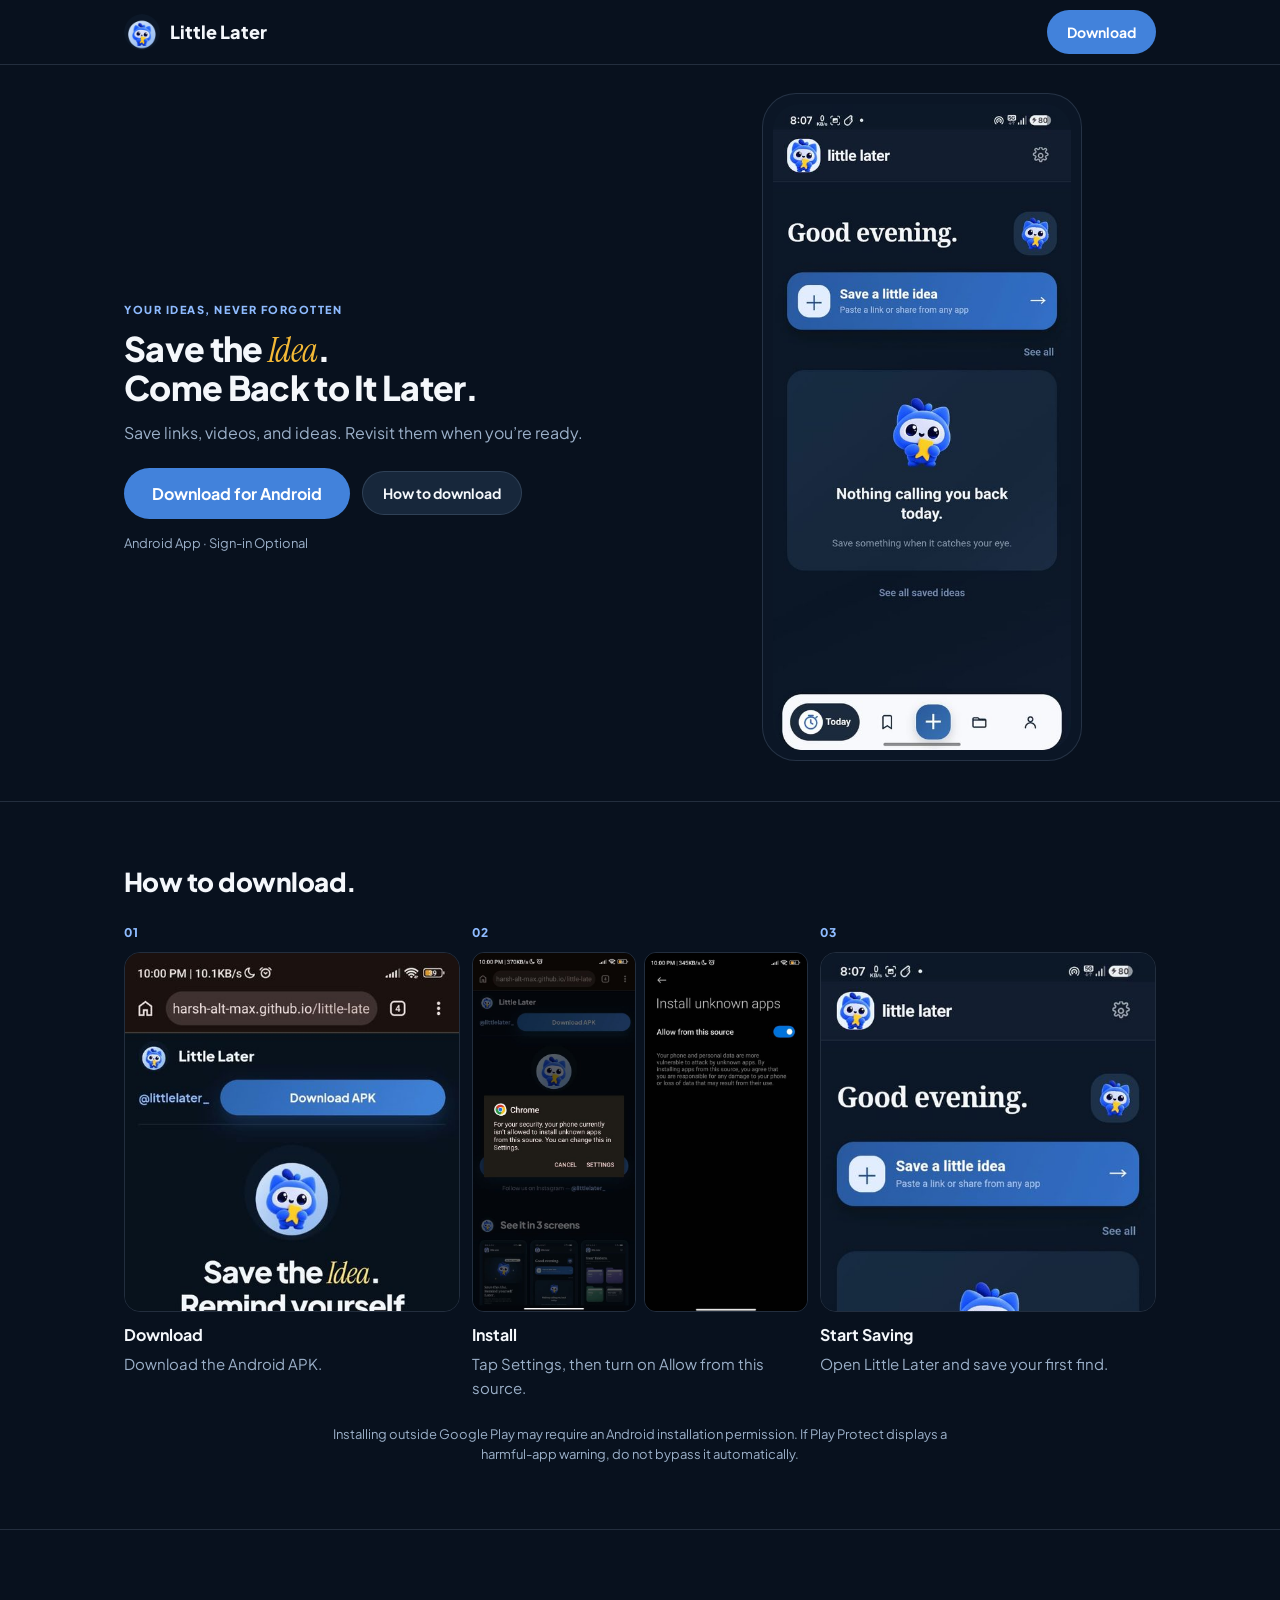
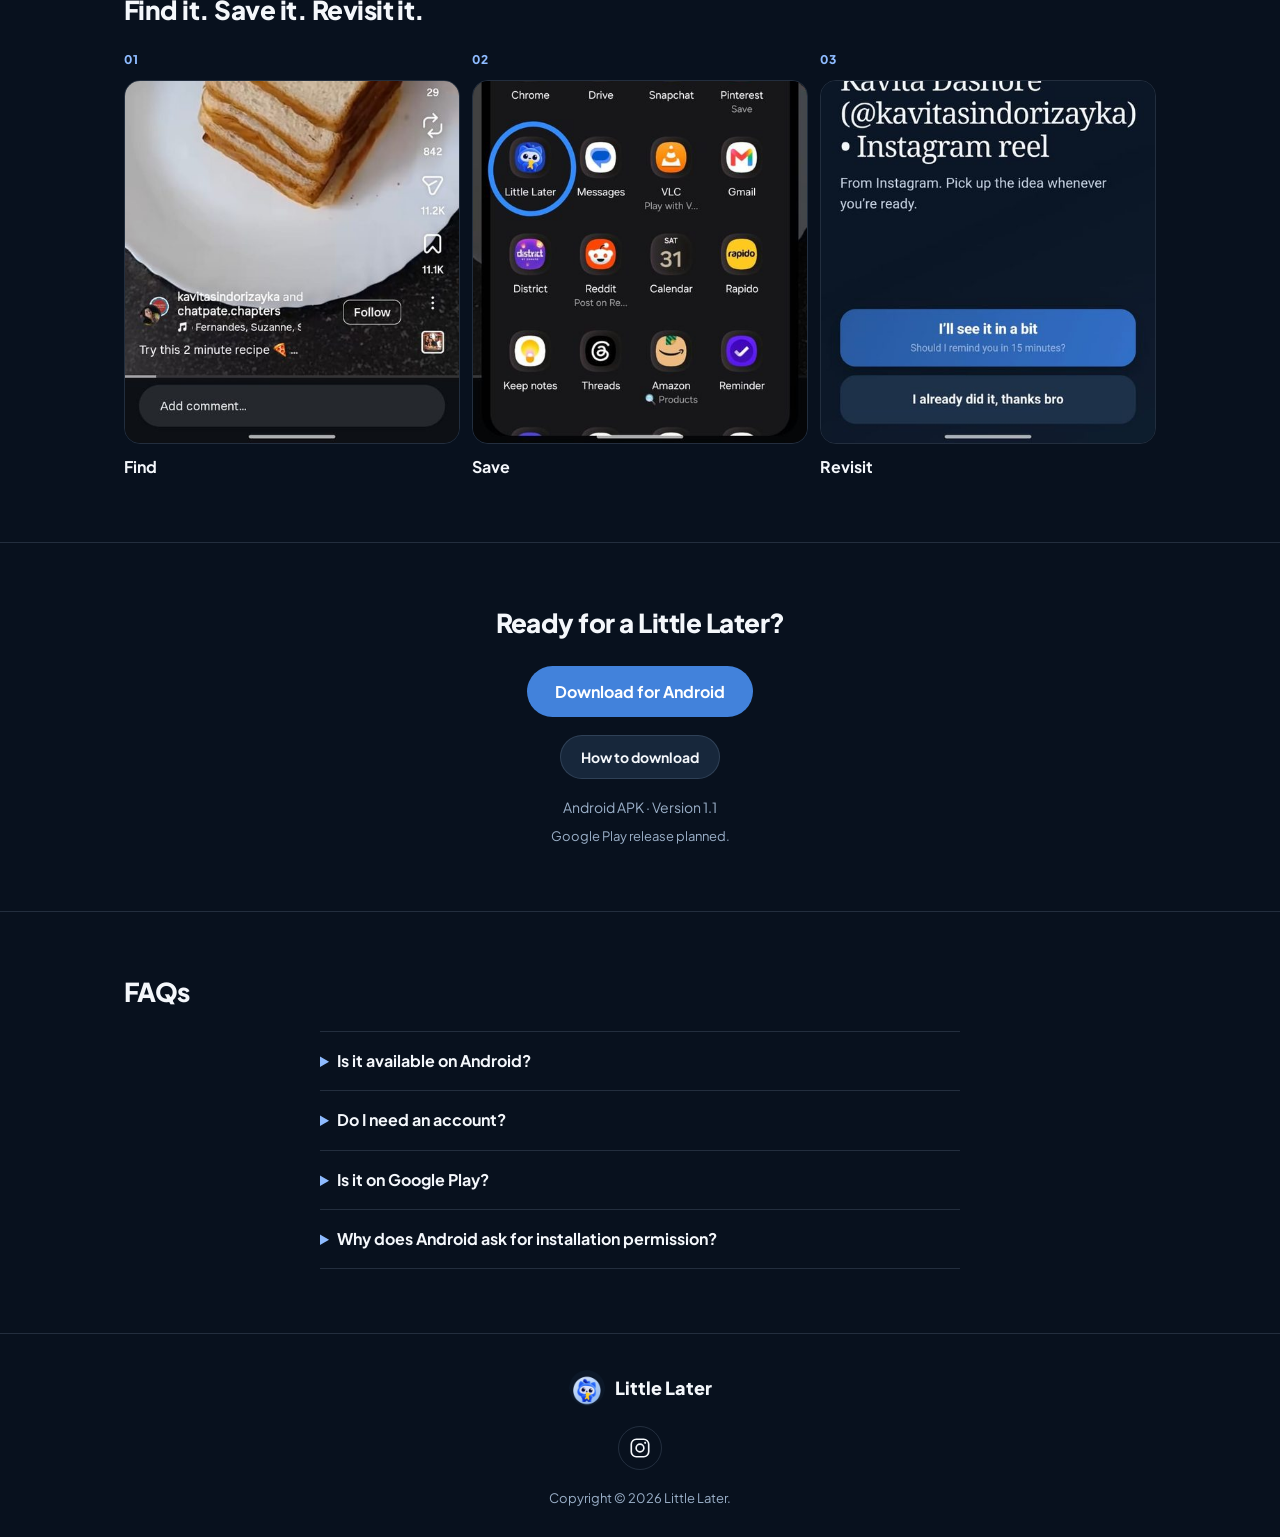
==== index.html @ d2883276 "Replace APK v1.0.0 with v1.1" ====
<!doctype html>
<html lang="en">
<head>
<meta charset="utf-8">
<meta name="viewport" content="width=device-width,initial-scale=1">
<title>Little Later — Save Ideas, Organize Links &amp; Remember Them Later</title>
<meta name="description" content="Save Reels, videos, links, and ideas with Little Later. Organize your finds into folders and set reminders to revisit them. Available for Android.">
<meta property="og:title" content="Little Later — Save Ideas, Organize Links &amp; Remember Them Later">
<meta property="og:description" content="Save Reels, videos, links, and ideas with Little Later. Organize your finds into folders and set reminders to revisit them. Available for Android.">
<meta property="og:type" content="website">
<meta property="og:url" content="https://harsh-alt-max.github.io/little-later/">
<meta property="og:image" content="https://harsh-alt-max.github.io/little-later/images/mascot.png">
<meta name="theme-color" content="#08111E">
<link rel="preconnect" href="https://fonts.googleapis.com">
<link rel="preconnect" href="https://fonts.gstatic.com" crossorigin>
<link href="https://fonts.googleapis.com/css2?family=Plus+Jakarta+Sans:wght@400;600;700;800&family=Instrument+Serif:ital@0;1&display=swap" rel="stylesheet">
<style>
/* Mobile-first: base styles are for a ~390px phone. Wider screens only widen the layout. */
:root{
--bg:#08111E;--phone:#0B1626;--elevated:#17273B;
--ink:#F4F7FB;--ink2:#9BB0C9;--blue:#4282DB;--deep:#2E64B0;--glow:#8EBBFF;--amber:#F4B936;
--border:rgba(172,196,228,.16);
--sans:"Plus Jakarta Sans",-apple-system,BlinkMacSystemFont,Inter,system-ui,sans-serif;
--serif:"Instrument Serif",Georgia,serif;
}
*{box-sizing:border-box}
html{scroll-behavior:smooth}
body{margin:0;font-family:var(--sans);background:var(--bg);color:var(--ink);line-height:1.55;overflow-x:hidden}
img{max-width:100%;height:auto}
figure{margin:0}
a{color:var(--glow);text-decoration:none}
a:hover{text-decoration:underline}
:focus-visible{outline:2px solid var(--glow);outline-offset:3px;border-radius:4px}
.skip{position:absolute;left:-9999px;top:0;background:var(--blue);color:#fff;padding:10px 16px;z-index:50}
.skip:focus{left:12px;top:12px;text-decoration:none}
.wrap{max-width:720px;margin:0 auto;padding:0 20px}
/* Compact header: logo + Download only, so the download action is always one tap away. */
header{position:sticky;top:0;z-index:20;background:var(--bg);border-bottom:1px solid var(--border)}
.header-inner{max-width:720px;margin:0 auto;padding:10px 20px;display:flex;align-items:center;justify-content:space-between;gap:12px}
.brand{display:flex;align-items:center;gap:10px;font-weight:800;font-size:18px;color:var(--ink);text-decoration:none}
.brand:hover{text-decoration:none}
.brand img{width:36px;height:36px;border-radius:50%}
.btn{display:inline-flex;align-items:center;justify-content:center;border:0;cursor:pointer;border-radius:999px;padding:15px 28px;min-height:48px;font:700 16px var(--sans);text-align:center;text-decoration:none}
.btn:hover{text-decoration:none}
.btn-primary{background:var(--blue);color:#fff}
.btn-primary:hover{background:var(--deep)}
.btn-header{padding:11px 20px;min-height:44px;font-size:14px;position:relative;overflow:hidden;isolation:isolate}
.btn-header::after{content:"";position:absolute;top:0;bottom:0;width:40%;background:linear-gradient(105deg,transparent,rgba(255,255,255,.45),transparent);transform:translateX(-180%) skewX(-20deg);animation:navshine 3s ease-in-out infinite;pointer-events:none}
@keyframes navshine{0%{transform:translateX(-180%) skewX(-20deg)}25%{transform:translateX(320%) skewX(-20deg)}100%{transform:translateX(320%) skewX(-20deg)}}
main{display:block}
section{padding:44px 0;scroll-margin-top:72px}
section + section{border-top:1px solid var(--border)}
.eyebrow{font-size:11px;letter-spacing:.14em;text-transform:uppercase;font-weight:800;color:var(--glow);margin:0 0 12px}
h1{font-size:34px;line-height:1.1;letter-spacing:-.02em;margin:0 0 14px;font-weight:800}
h1 em{font-family:var(--serif);font-style:italic;font-weight:400;color:var(--amber)}
h2{font-size:26px;line-height:1.2;letter-spacing:-.02em;margin:0 0 24px;font-weight:800}
h3{font-size:16px;line-height:1.35;margin:0;font-weight:700}
.hero{padding:28px 0 40px;text-align:center}
.hero .eyebrow{text-align:center}
.hero-sub{font-size:16px;line-height:1.6;color:var(--ink2);margin:0}
.hero-cta{margin-top:22px;display:flex;gap:12px;flex-wrap:wrap;align-items:center;justify-content:center}
.hero-cta .btn{width:100%;max-width:340px}
.hero-cta .capsule{width:100%;max-width:340px}
.hero-note{color:var(--ink2);font-size:13px;margin:14px 0 0}
.phone{background:var(--phone);border:1px solid var(--border);border-radius:34px;padding:10px;max-width:280px;margin:28px auto 0;animation:floaty 6s ease-in-out infinite}
.phone img{width:100%;height:400px;object-fit:cover;object-position:top;border-radius:26px;display:block}
/* Swipe strips: a peek of the next card signals swiping, with no extra UI chrome. */
.strip{display:flex;gap:12px;overflow-x:auto;scroll-snap-type:x mandatory;-webkit-overflow-scrolling:touch;padding:2px 20px 14px;margin:0 -20px;scrollbar-width:none}
.strip::-webkit-scrollbar{display:none}
.strip > *{flex:0 0 78%;max-width:300px;scroll-snap-align:start}
.feature img{width:100%;height:260px;object-fit:cover;object-position:top;border-radius:16px;border:1px solid var(--border);display:block;margin-bottom:12px}
.feature-link{color:var(--ink);text-decoration:none}
.feature-link:hover{text-decoration:none}
.feature h3{text-align:left}
.how-step .step-num,.install-step .step-num{font-size:12px;letter-spacing:.1em;font-weight:800;color:var(--glow);margin:0 0 10px}
.how-step img{width:100%;aspect-ratio:480/520;object-fit:cover;object-position:bottom;border-radius:16px;border:1px solid var(--border);display:block;margin-bottom:12px}
.how-step h3{font-size:16px}
.install-step img{width:100%;height:300px;object-fit:cover;object-position:top;border-radius:16px;border:1px solid var(--border);display:block;margin-bottom:12px}
.install-shots{display:grid;grid-template-columns:1fr 1fr;gap:8px;margin-bottom:12px}
.install-shots img{width:100%;height:200px;object-fit:cover;border-radius:12px;border:1px solid var(--border);display:block;margin-bottom:0}
.install-shots img:first-child{object-position:center}
.install-shots img:last-child{object-position:top}
.install-step p{color:var(--ink2);font-size:15px;line-height:1.6;margin:6px 0 0}
.safety{color:var(--ink2);font-size:13px;line-height:1.6;max-width:640px;margin:24px auto 0;text-align:center}
.capsule{display:inline-flex;align-items:center;justify-content:center;border:1px solid var(--border);background:var(--elevated);color:var(--ink);padding:12px 20px;min-height:44px;border-radius:999px;font:700 14px var(--sans);text-decoration:none}
.capsule:hover{border-color:var(--glow);text-decoration:none}
.download{text-align:center}
.download .btn{width:100%;max-width:340px;margin-top:4px}
.download-info{color:var(--ink2);font-size:14px;margin:18px 0 0}
.download-note{color:var(--ink2);font-size:13px;margin:8px 0 0}
.faq-list{max-width:640px;margin:0 auto}
.faq-list details{border-top:1px solid var(--border);padding:18px 0}
.faq-list details:last-of-type{border-bottom:1px solid var(--border)}
.faq-list summary{cursor:pointer;font-weight:700;font-size:16px;line-height:1.4}
.faq-list summary::marker{color:var(--glow)}
.faq-list p{color:var(--ink2);font-size:15px;line-height:1.6;margin:10px 0 0}
footer{border-top:1px solid var(--border);padding:36px 0 28px;text-align:center}
footer .brand{justify-content:center}
.insta{display:inline-flex;align-items:center;justify-content:center;width:44px;height:44px;border:1px solid var(--border);border-radius:50%;margin-top:20px;color:var(--ink)}
.insta:hover{border-color:var(--glow);text-decoration:none}
.insta svg{width:22px;height:22px}
.copyright{color:var(--ink2);font-size:13px;margin:18px 0 0}
@keyframes floaty{0%,100%{transform:translateY(0)}50%{transform:translateY(-8px)}}
@media(prefers-reduced-motion:reduce){.btn-header::after,.phone{animation:none}}
/* Desktop is secondary: same short sections, just wider. Nothing is added for desktop. */
@media(min-width:720px){
.wrap,.header-inner{max-width:1080px}
.header-inner{padding-left:24px;padding-right:24px}
.wrap{padding-left:24px;padding-right:24px}
section{padding:64px 0}
.hero{text-align:left}
.hero-grid{display:grid;grid-template-columns:1.05fr .95fr;gap:48px;align-items:center}
.hero-grid .eyebrow{text-align:left}
.hero-cta{justify-content:flex-start}
.hero-cta .btn{width:auto}
.hero-cta .capsule{width:auto}
.hero-note{text-align:left}
.phone{max-width:320px;margin:0 auto}
.phone img{height:auto}
.strip{overflow:visible;padding:2px 0 0;margin:0}
.strip > *{flex:1 1 0;max-width:none}
.feature img{height:300px}
.install-step img{height:360px}
.download .btn{width:auto}
}
</style>
</head>
<body>
<a class="skip" href="#main">Skip to content</a>
<header>
<div class="header-inner">
<a class="brand" href="#top"><img src="images/mascot.png" alt="Little Later mascot" width="36" height="36"><span>Little Later</span></a>
<a class="btn btn-primary btn-header" href="https://github.com/Harsh-alt-max/little-later/releases/download/v1.1/Little-Later-release-1.1.apk">Download</a>
</div>
</header>
<main id="main">
<section class="hero" id="top" aria-labelledby="hero-heading">
<div class="wrap">
<div class="hero-grid">
<div>
<p class="eyebrow">Your ideas, never forgotten</p>
<h1 id="hero-heading">Save the <em>Idea</em>.<br>Come Back to It Later.</h1>
<p class="hero-sub">Save links, videos, and ideas. Revisit them when you&rsquo;re ready.</p>
<div class="hero-cta"><a class="btn btn-primary" href="https://github.com/Harsh-alt-max/little-later/releases/download/v1.1/Little-Later-release-1.1.apk">Download for Android</a><a class="capsule" href="#install">How to download</a></div>
<p class="hero-note">Android App &middot; Sign-in Optional</p>
</div>
<div class="phone"><img src="images/home.jpg" alt="Little Later home screen showing saved ideas and folders" width="480" height="1040"></div>
</div>
</div>
</section>


<section id="install" aria-labelledby="install-heading">
<div class="wrap">
<h2 id="install-heading">How to download.</h2>
<div class="strip" role="list">
<div class="install-step" role="listitem"><p class="step-num">01</p><img src="images/download-site.jpg" alt="Little Later website with the Download button" width="480" height="1067" loading="lazy" decoding="async"><h3>Download</h3><p>Download the Android APK.</p></div>
<div class="install-step" role="listitem"><p class="step-num">02</p><div class="install-shots"><img src="images/download-settings.jpg" alt="Chrome message asking to change the setting to install unknown apps" width="480" height="1067" loading="lazy" decoding="async"><img src="images/download-allow.jpg" alt="Android setting to allow installation from this source, turned on" width="480" height="1067" loading="lazy" decoding="async"></div><h3>Install</h3><p>Tap Settings, then turn on Allow from this source.</p></div>
<div class="install-step" role="listitem"><p class="step-num">03</p><img src="images/home.jpg" alt="Little Later home screen" width="480" height="1040" loading="lazy" decoding="async"><h3>Start Saving</h3><p>Open Little Later and save your first find.</p></div>
</div>
<p class="safety">Installing outside Google Play may require an Android installation permission. If Play Protect displays a harmful-app warning, do not bypass it automatically.</p>
</div>
</section>

<section id="how-it-works" aria-labelledby="how-heading">
<div class="wrap">
<h2 id="how-heading">Find it. Save it. Revisit it.</h2>
<div class="strip" role="list">
<div class="how-step" role="listitem"><p class="step-num">01</p><img src="images/reel.jpg" alt="A Reel worth saving, with the share button" width="480" height="1040" loading="lazy" decoding="async"><h3>Find</h3></div>
<div class="how-step" role="listitem"><p class="step-num">02</p><img src="images/apps-circled.jpg" alt="Little Later circled in the phone app drawer" width="480" height="1041" loading="lazy" decoding="async"><h3>Save</h3></div>
<div class="how-step" role="listitem"><p class="step-num">03</p><img src="images/reminder.jpg" alt="A Little Later reminder with revisit options" width="480" height="1040" loading="lazy" decoding="async"><h3>Revisit</h3></div>
</div>
</div>
</section>

<section id="download" aria-labelledby="download-heading">
<div class="wrap download">
<h2 id="download-heading">Ready for a Little Later?</h2>
<a class="btn btn-primary" href="https://github.com/Harsh-alt-max/little-later/releases/download/v1.1/Little-Later-release-1.1.apk">Download for Android</a>
<p style="margin:18px 0 0"><a class="capsule" href="#install">How to download</a></p>
<p class="download-info">Android APK &middot; Version 1.1</p>
<p class="download-note">Google Play release planned.</p>
</div>
</section>


<section id="faq" aria-labelledby="faq-heading">
<div class="wrap">
<h2 id="faq-heading">FAQs</h2>
<div class="faq-list">
<details><summary>Is it available on Android?</summary><p>Yes, as an Android APK download.</p></details>
<details><summary>Do I need an account?</summary><p>No, sign-in is optional.</p></details>
<details><summary>Is it on Google Play?</summary><p>Not yet, a Google Play release is planned.</p></details>
<details><summary>Why does Android ask for installation permission?</summary><p>Android may require permission to install apps downloaded outside Google Play.</p></details>
</div>
</div>
</section>
</main>

<footer>
<div class="wrap">
<a class="brand" href="#top"><img src="images/mascot.png" alt="Little Later mascot" width="36" height="36"><span>Little Later</span></a>
<div>
<a class="insta" href="https://www.instagram.com/littlelater_/" aria-label="Little Later on Instagram">
<svg viewBox="0 0 24 24" fill="none" stroke="currentColor" stroke-width="1.8" stroke-linecap="round" stroke-linejoin="round" aria-hidden="true"><rect x="2.5" y="2.5" width="19" height="19" rx="5.5"/><circle cx="12" cy="12" r="4.2"/><circle cx="17.6" cy="6.4" r="1.1" fill="currentColor" stroke="none"/></svg>
</a>
</div>
<p class="copyright">Copyright &copy; 2026 Little Later.</p>
</div>
</footer>
</body>
</html>
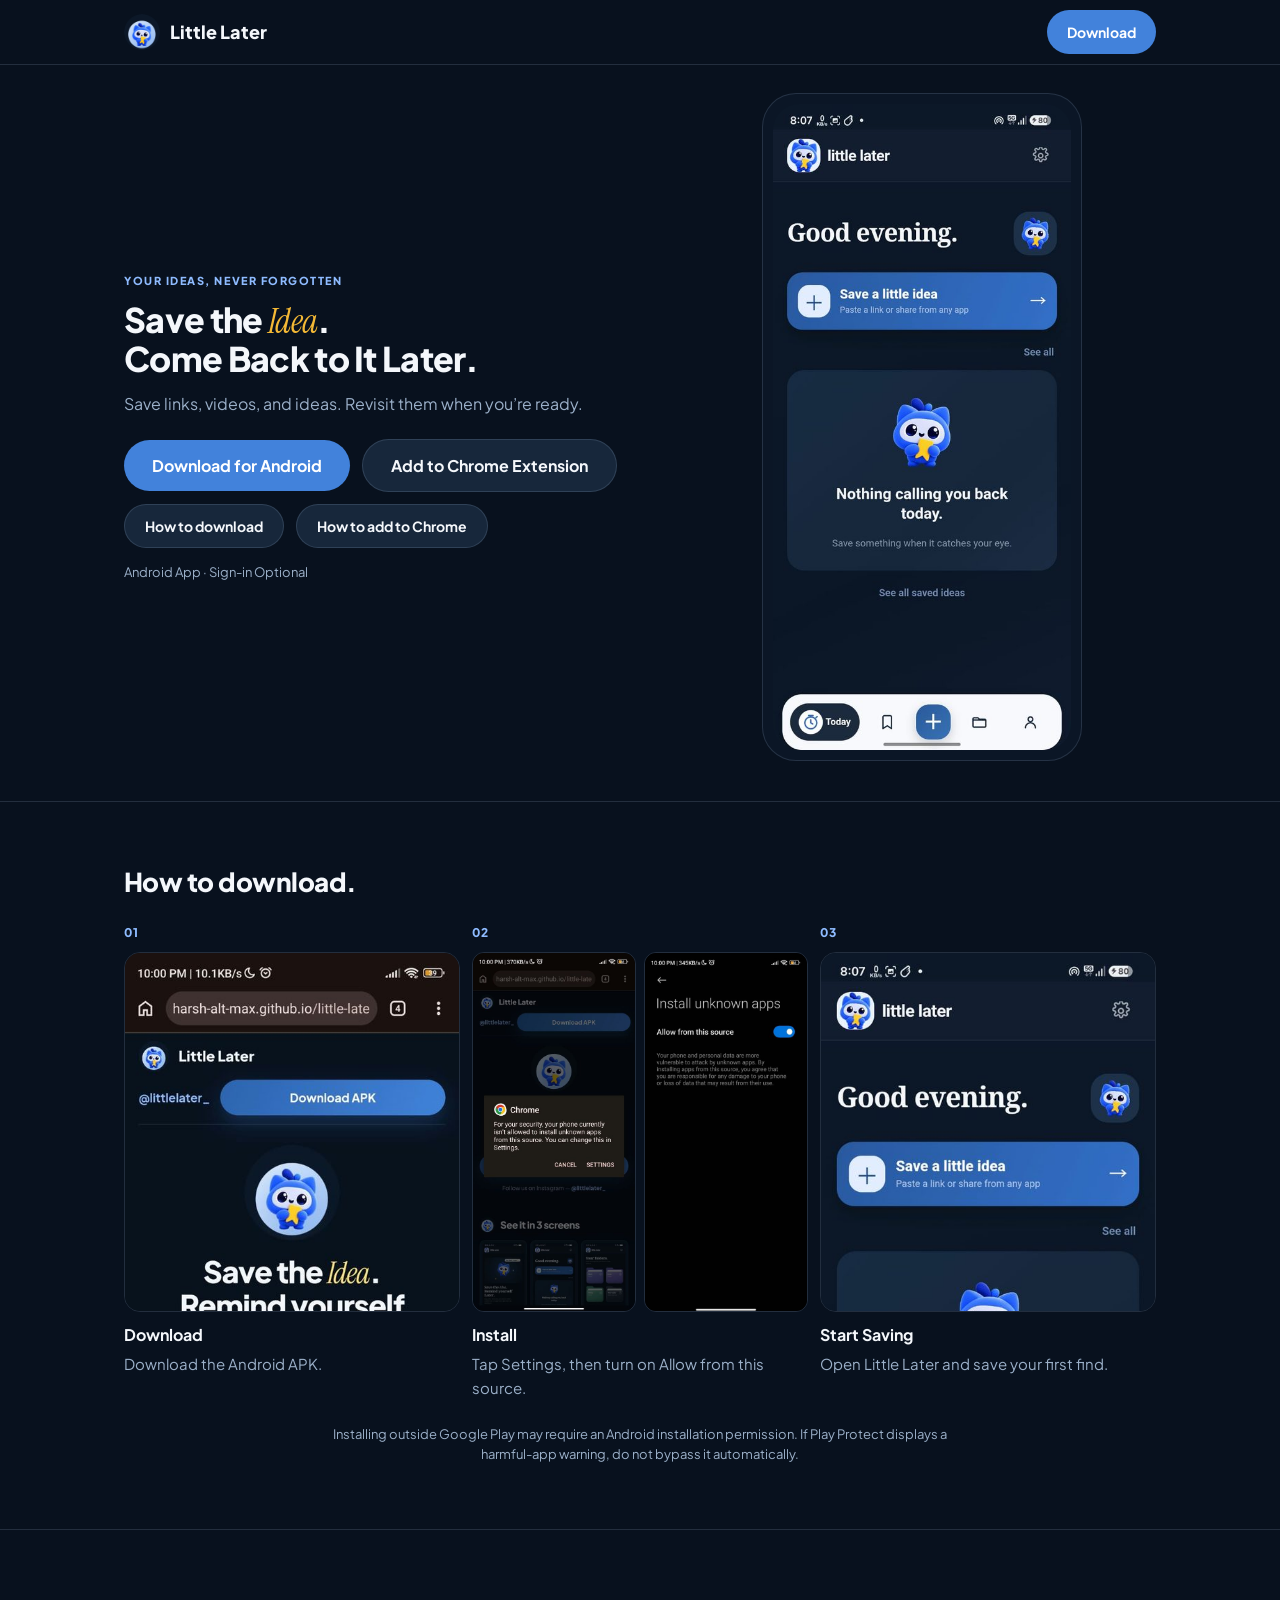
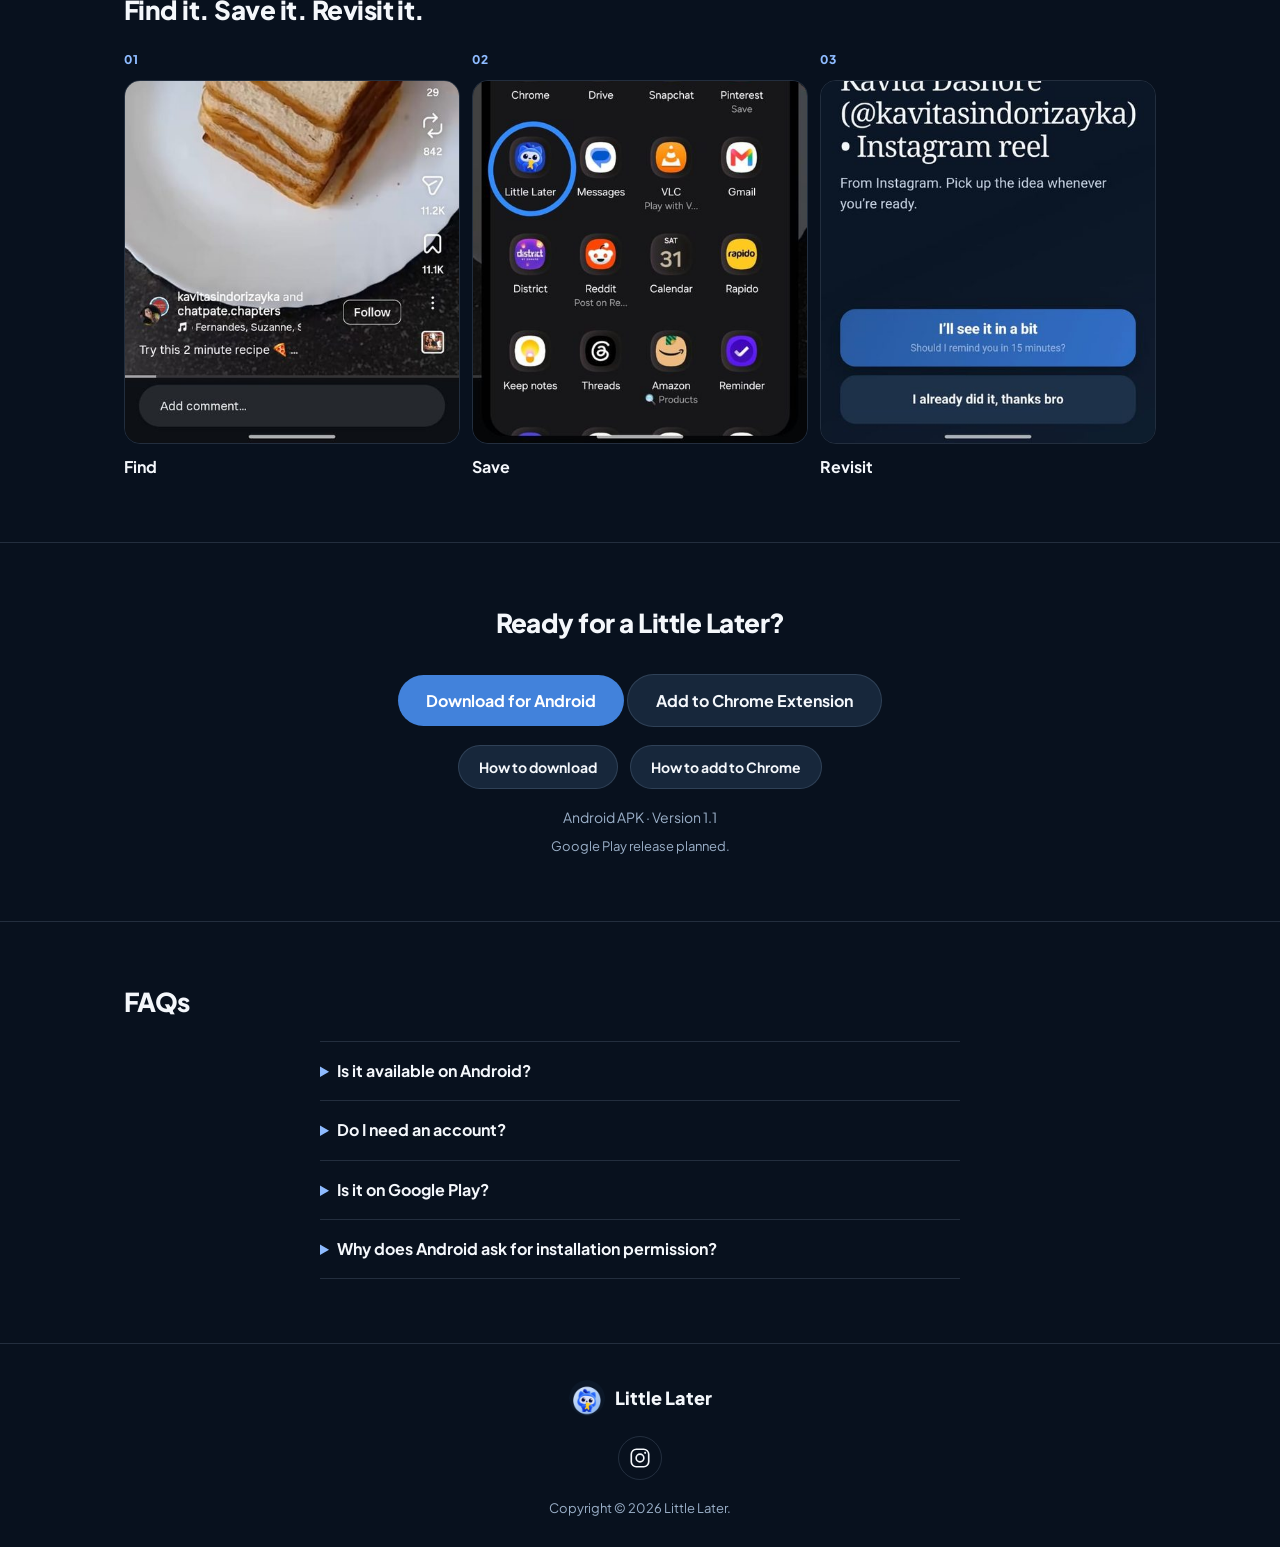
==== commit 13b89c38: "Add Chrome Extension download button and install popup" ====
--- a/index.html
+++ b/index.html
@@ -4,9 +4,9 @@
 <meta charset="utf-8">
 <meta name="viewport" content="width=device-width,initial-scale=1">
 <title>Little Later — Save Ideas, Organize Links &amp; Remember Them Later</title>
-<meta name="description" content="Save Reels, videos, links, and ideas with Little Later. Organize your finds into folders and set reminders to revisit them. Available for Android.">
+<meta name="description" content="Save Reels, videos, links, and ideas with Little Later. Organize your finds into folders and set reminders to revisit them. Available for Android and Chrome.">
 <meta property="og:title" content="Little Later — Save Ideas, Organize Links &amp; Remember Them Later">
-<meta property="og:description" content="Save Reels, videos, links, and ideas with Little Later. Organize your finds into folders and set reminders to revisit them. Available for Android.">
+<meta property="og:description" content="Save Reels, videos, links, and ideas with Little Later. Organize your finds into folders and set reminders to revisit them. Available for Android and Chrome.">
 <meta property="og:type" content="website">
 <meta property="og:url" content="https://harsh-alt-max.github.io/little-later/">
 <meta property="og:image" content="https://harsh-alt-max.github.io/little-later/images/mascot.png">
@@ -44,6 +44,8 @@
 .btn:hover{text-decoration:none}
 .btn-primary{background:var(--blue);color:#fff}
 .btn-primary:hover{background:var(--deep)}
+.btn-secondary{background:var(--elevated);color:var(--ink);border:1px solid var(--border)}
+.btn-secondary:hover{border-color:var(--glow);text-decoration:none}
 .btn-header{padding:11px 20px;min-height:44px;font-size:14px;position:relative;overflow:hidden;isolation:isolate}
 .btn-header::after{content:"";position:absolute;top:0;bottom:0;width:40%;background:linear-gradient(105deg,transparent,rgba(255,255,255,.45),transparent);transform:translateX(-180%) skewX(-20deg);animation:navshine 3s ease-in-out infinite;pointer-events:none}
 @keyframes navshine{0%{transform:translateX(-180%) skewX(-20deg)}25%{transform:translateX(320%) skewX(-20deg)}100%{transform:translateX(320%) skewX(-20deg)}}
@@ -72,7 +74,7 @@
 .feature-link{color:var(--ink);text-decoration:none}
 .feature-link:hover{text-decoration:none}
 .feature h3{text-align:left}
-.how-step .step-num,.install-step .step-num{font-size:12px;letter-spacing:.1em;font-weight:800;color:var(--glow);margin:0 0 10px}
+.how-step .step-num,.install-step .step-num,.chrome-step .step-num{font-size:12px;letter-spacing:.1em;font-weight:800;color:var(--glow);margin:0 0 10px}
 .how-step img{width:100%;aspect-ratio:480/520;object-fit:cover;object-position:bottom;border-radius:16px;border:1px solid var(--border);display:block;margin-bottom:12px}
 .how-step h3{font-size:16px}
 .install-step img{width:100%;height:300px;object-fit:cover;object-position:top;border-radius:16px;border:1px solid var(--border);display:block;margin-bottom:12px}
@@ -86,6 +88,21 @@
 .capsule:hover{border-color:var(--glow);text-decoration:none}
 .download{text-align:center}
 .download .btn{width:100%;max-width:340px;margin-top:4px}
+.download .btn-secondary{margin-top:12px}
+.capsule-row{display:flex;gap:12px;flex-wrap:wrap;justify-content:center;margin:18px 0 0}
+.chrome-modal{background:var(--phone);color:var(--ink);border:1px solid var(--border);border-radius:20px;padding:0;max-width:560px;width:calc(100vw - 40px);max-height:85vh;overflow:auto}
+.chrome-modal::backdrop{background:rgba(0,0,0,.72)}
+.chrome-modal-inner{padding:28px 24px;text-align:left}
+.modal-head{display:flex;justify-content:space-between;align-items:flex-start;gap:12px}
+.modal-head h2{font-size:22px;margin:0 0 8px}
+.modal-x{background:var(--elevated);border:1px solid var(--border);color:var(--ink);width:40px;height:40px;border-radius:50%;font-size:20px;line-height:1;cursor:pointer;flex:0 0 auto}
+.modal-note{color:var(--ink2);font-size:13px;margin:0 0 20px}
+.chrome-step{border:1px solid var(--border);border-radius:16px;padding:16px;margin-bottom:12px;background:var(--bg)}
+.chrome-step h3{font-size:16px;margin:0 0 6px}
+.chrome-step p{color:var(--ink2);font-size:15px;line-height:1.6;margin:0}
+.chrome-addr{display:flex;gap:8px;align-items:center;justify-content:space-between;background:var(--bg);border:1px solid var(--border);border-radius:12px;padding:10px 12px;margin-top:12px;font-family:ui-monospace,SFMono-Regular,Menlo,monospace;font-size:14px;word-break:break-all}
+.copy-btn{background:none;border:0;color:var(--glow);font:700 14px var(--sans);cursor:pointer;padding:6px 4px;flex:0 0 auto}
+.modal-close-btn{width:100%;margin-top:8px}
 .download-info{color:var(--ink2);font-size:14px;margin:18px 0 0}
 .download-note{color:var(--ink2);font-size:13px;margin:8px 0 0}
 .faq-list{max-width:640px;margin:0 auto}
@@ -141,7 +158,7 @@
 <p class="eyebrow">Your ideas, never forgotten</p>
 <h1 id="hero-heading">Save the <em>Idea</em>.<br>Come Back to It Later.</h1>
 <p class="hero-sub">Save links, videos, and ideas. Revisit them when you&rsquo;re ready.</p>
-<div class="hero-cta"><a class="btn btn-primary" href="https://github.com/Harsh-alt-max/little-later/releases/download/v1.1/Little-Later-release-1.1.apk">Download for Android</a><a class="capsule" href="#install">How to download</a></div>
+<div class="hero-cta"><a class="btn btn-primary" href="https://github.com/Harsh-alt-max/little-later/releases/download/v1.1/Little-Later-release-1.1.apk">Download for Android</a><a class="btn btn-secondary" href="https://harsh-alt-max.github.io/little-later/Little-Later-Chrome-Extension.zip" download>Add to Chrome Extension</a><a class="capsule" href="#install">How to download</a><a class="capsule" href="#chrome-modal" data-open-chrome>How to add to Chrome</a></div>
 <p class="hero-note">Android App &middot; Sign-in Optional</p>
 </div>
 <div class="phone"><img src="images/home.jpg" alt="Little Later home screen showing saved ideas and folders" width="480" height="1040"></div>
@@ -177,7 +194,8 @@
 <div class="wrap download">
 <h2 id="download-heading">Ready for a Little Later?</h2>
 <a class="btn btn-primary" href="https://github.com/Harsh-alt-max/little-later/releases/download/v1.1/Little-Later-release-1.1.apk">Download for Android</a>
-<p style="margin:18px 0 0"><a class="capsule" href="#install">How to download</a></p>
+<a class="btn btn-secondary" href="https://harsh-alt-max.github.io/little-later/Little-Later-Chrome-Extension.zip" download>Add to Chrome Extension</a>
+<p class="capsule-row"><a class="capsule" href="#install">How to download</a><a class="capsule" href="#chrome-modal" data-open-chrome>How to add to Chrome</a></p>
 <p class="download-info">Android APK &middot; Version 1.1</p>
 <p class="download-note">Google Play release planned.</p>
 </div>
@@ -208,5 +226,30 @@
 <p class="copyright">Copyright &copy; 2026 Little Later.</p>
 </div>
 </footer>
+
+<dialog class="chrome-modal" id="chrome-modal" aria-labelledby="chrome-modal-heading">
+<div class="chrome-modal-inner">
+<div class="modal-head"><h2 id="chrome-modal-heading">How to install the Chrome Extension in 30 seconds</h2><button class="modal-x" type="button" data-close aria-label="Close">&times;</button></div>
+<p class="modal-note">Direct ZIP &middot; No store fee</p>
+<div class="chrome-step"><p class="step-num">01</p><h3>Download &amp; unzip the extension</h3><p>Click <a href="https://harsh-alt-max.github.io/little-later/Little-Later-Chrome-Extension.zip" download>Add to Chrome Extension</a> to download Little-Later-Chrome-Extension.zip, then double-click the downloaded ZIP file so it extracts into a folder.</p></div>
+<div class="chrome-step"><p class="step-num">02</p><h3>Open Chrome Extensions &amp; enable Developer mode</h3><p>Paste the extensions address below into a new browser tab and switch <strong>Developer mode</strong> ON in the top-right corner.</p><div class="chrome-addr"><span>chrome://extensions</span><button class="copy-btn" type="button" id="copy-chrome-addr">Copy address</button></div></div>
+<div class="chrome-step"><p class="step-num">03</p><h3>Click &ldquo;Load unpacked&rdquo; &amp; select the folder</h3><p>Click <strong>Load unpacked</strong> in the top-left corner, choose the unzipped Little-Later-Chrome-Extension folder, and pin Little Later from the puzzle icon in your toolbar.</p></div>
+<button class="btn btn-secondary modal-close-btn" type="button" data-close>Close</button>
+</div>
+</dialog>
+<script>
+(function(){
+var d=document.getElementById('chrome-modal');
+if(!d) return;
+document.querySelectorAll('[data-open-chrome]').forEach(function(b){b.addEventListener('click',function(e){e.preventDefault();d.showModal();});});
+d.querySelectorAll('[data-close]').forEach(function(b){b.addEventListener('click',function(){d.close();});});
+d.addEventListener('click',function(e){if(e.target===d) d.close();});
+var copy=document.getElementById('copy-chrome-addr');
+if(copy){copy.addEventListener('click',function(){
+var t='chrome://extensions';
+if(navigator.clipboard&&navigator.clipboard.writeText){navigator.clipboard.writeText(t).then(function(){copy.textContent='Copied';setTimeout(function(){copy.textContent='Copy address';},1600);});}
+});}
+})();
+</script>
 </body>
 </html>
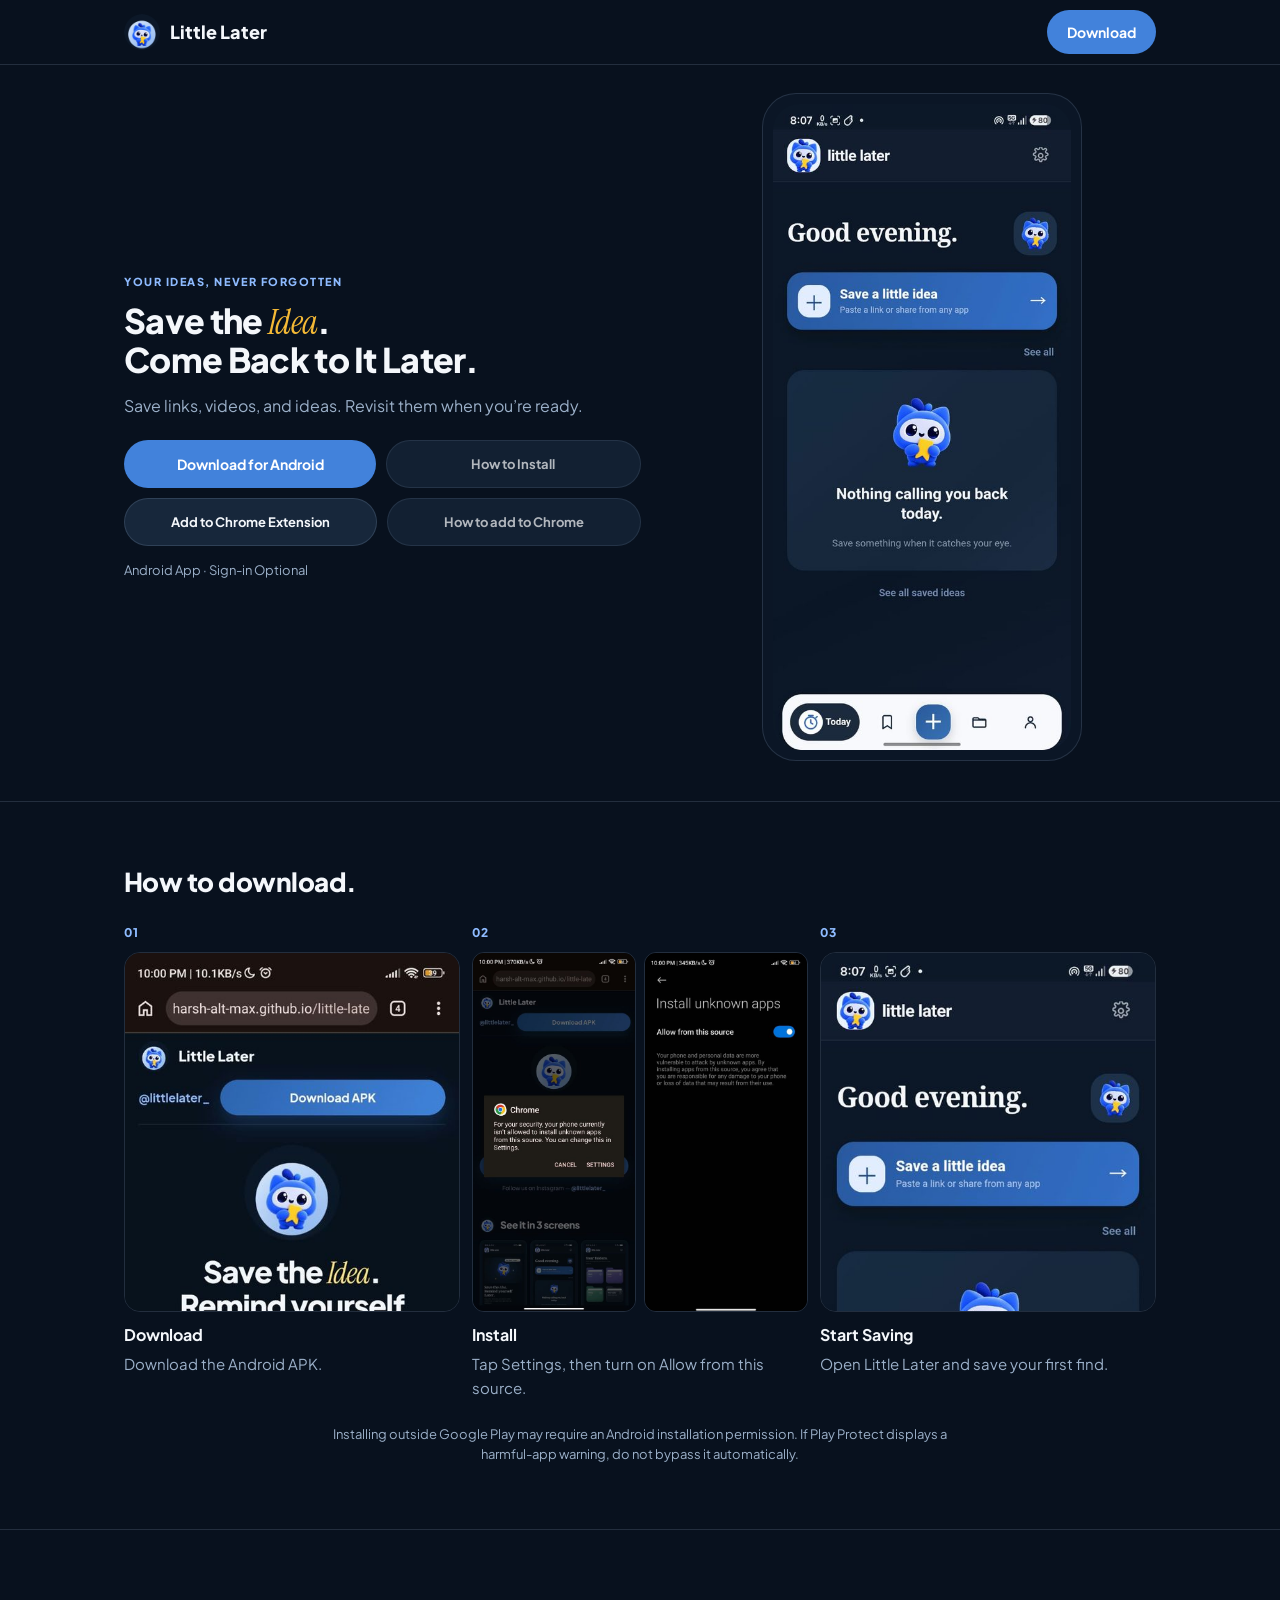
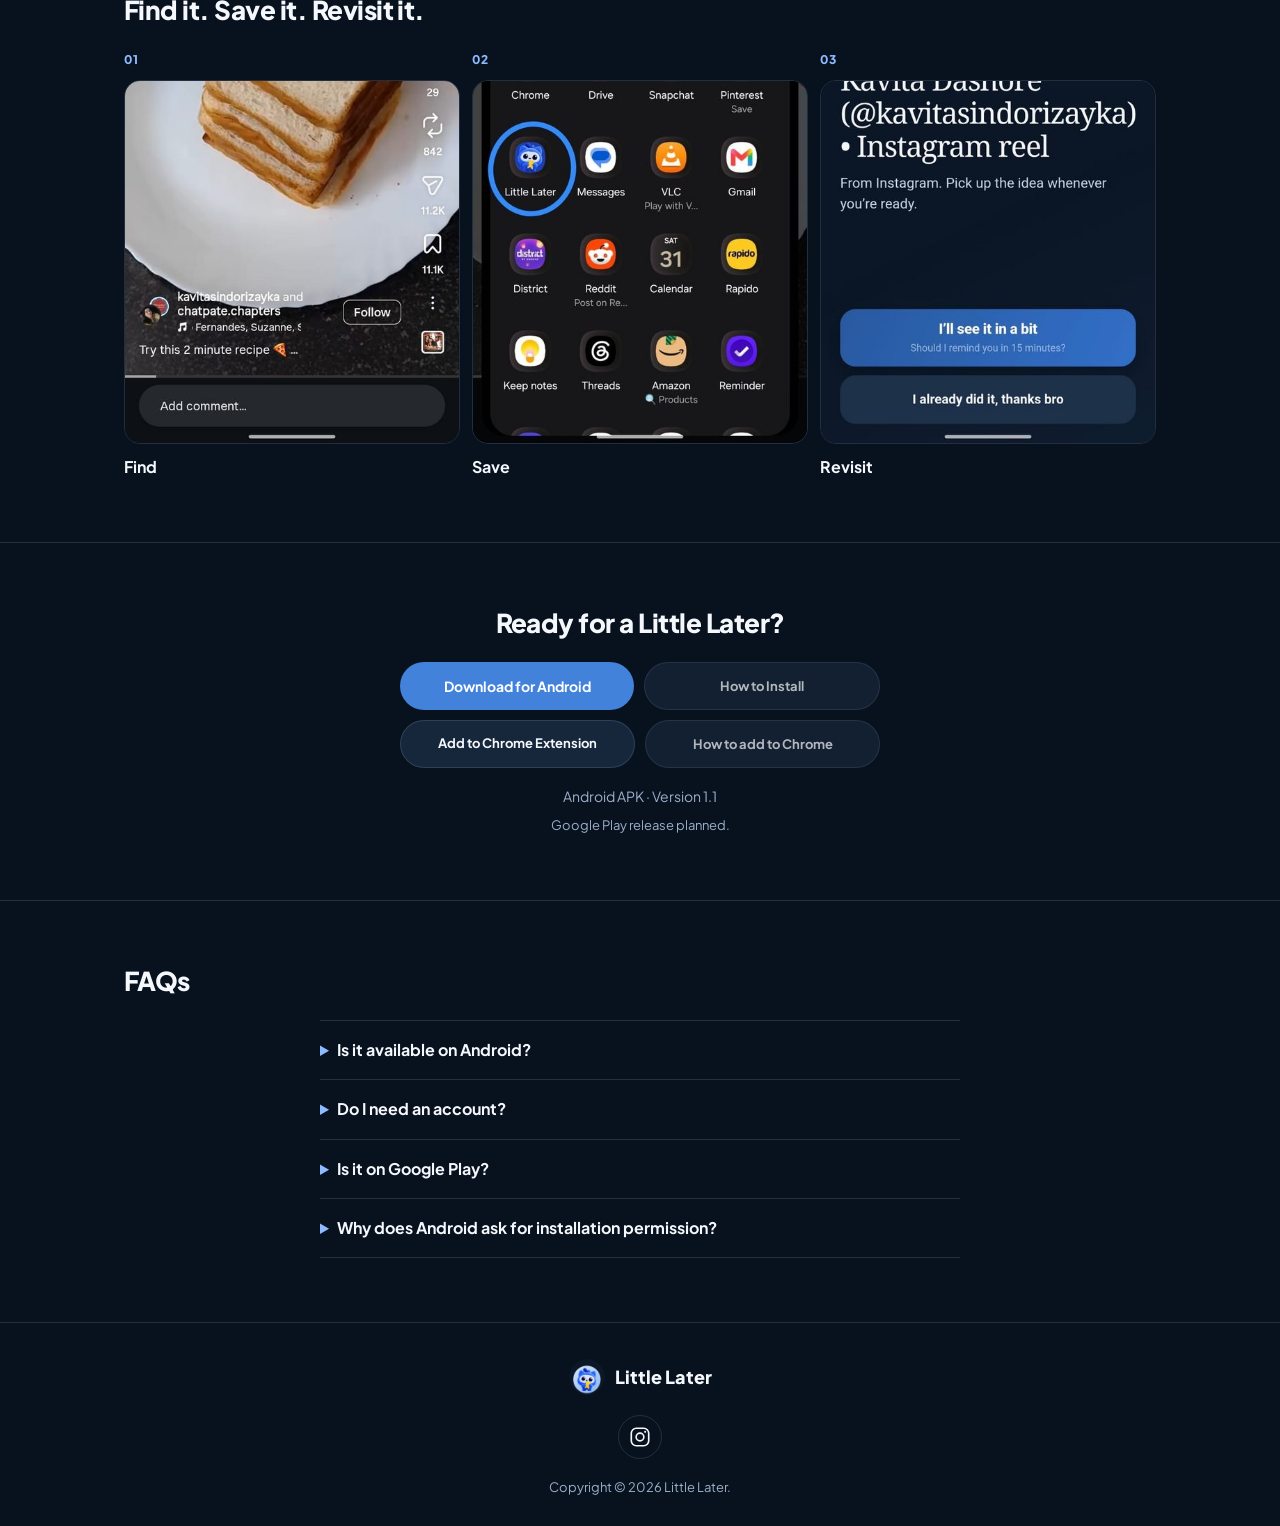
==== commit f756abad: "Smaller Chrome button and install pills in 50/50 rows" ====
--- a/index.html
+++ b/index.html
@@ -60,9 +60,13 @@
 .hero{padding:28px 0 40px;text-align:center}
 .hero .eyebrow{text-align:center}
 .hero-sub{font-size:16px;line-height:1.6;color:var(--ink2);margin:0}
-.hero-cta{margin-top:22px;display:flex;gap:12px;flex-wrap:wrap;align-items:center;justify-content:center}
-.hero-cta .btn{width:100%;max-width:340px}
-.hero-cta .capsule{width:100%;max-width:340px}
+.hero-cta{margin-top:22px;display:flex;flex-direction:column;gap:10px;align-items:center}
+.hero-cta .cta-row{width:100%;max-width:340px}
+.cta-row{display:flex;gap:10px;align-items:stretch}
+.cta-row .btn{flex:1 1 0;min-width:0;padding:13px 8px;font-size:14px;line-height:1.3}
+.cta-row .btn-secondary{font-size:13px}
+.cta-row .capsule-small{flex:1 1 0;min-width:0;padding:10px 8px;font-size:13px;opacity:.72}
+.cta-row .capsule-small:hover,.cta-row .capsule-small:focus-visible{opacity:1}
 .hero-note{color:var(--ink2);font-size:13px;margin:14px 0 0}
 .phone{background:var(--phone);border:1px solid var(--border);border-radius:34px;padding:10px;max-width:280px;margin:28px auto 0;animation:floaty 6s ease-in-out infinite}
 .phone img{width:100%;height:400px;object-fit:cover;object-position:top;border-radius:26px;display:block}
@@ -87,9 +91,9 @@
 .capsule{display:inline-flex;align-items:center;justify-content:center;border:1px solid var(--border);background:var(--elevated);color:var(--ink);padding:12px 20px;min-height:44px;border-radius:999px;font:700 14px var(--sans);text-decoration:none}
 .capsule:hover{border-color:var(--glow);text-decoration:none}
 .download{text-align:center}
-.download .btn{width:100%;max-width:340px;margin-top:4px}
-.download .btn-secondary{margin-top:12px}
-.capsule-row{display:flex;gap:12px;flex-wrap:wrap;justify-content:center;margin:18px 0 0}
+.download .btn{width:100%}
+.download .cta-row{max-width:340px;margin:0 auto}
+.download .cta-row + .cta-row{margin-top:10px}
 .chrome-modal{background:var(--phone);color:var(--ink);border:1px solid var(--border);border-radius:20px;padding:0;max-width:560px;width:calc(100vw - 40px);max-height:85vh;overflow:auto}
 .chrome-modal::backdrop{background:rgba(0,0,0,.72)}
 .chrome-modal-inner{padding:28px 24px;text-align:left}
@@ -128,9 +132,9 @@
 .hero{text-align:left}
 .hero-grid{display:grid;grid-template-columns:1.05fr .95fr;gap:48px;align-items:center}
 .hero-grid .eyebrow{text-align:left}
-.hero-cta{justify-content:flex-start}
-.hero-cta .btn{width:auto}
-.hero-cta .capsule{width:auto}
+.hero-cta{align-items:flex-start}
+.hero-cta .cta-row{max-width:520px}
+.download .cta-row{max-width:480px}
 .hero-note{text-align:left}
 .phone{max-width:320px;margin:0 auto}
 .phone img{height:auto}
@@ -158,7 +162,7 @@
 <p class="eyebrow">Your ideas, never forgotten</p>
 <h1 id="hero-heading">Save the <em>Idea</em>.<br>Come Back to It Later.</h1>
 <p class="hero-sub">Save links, videos, and ideas. Revisit them when you&rsquo;re ready.</p>
-<div class="hero-cta"><a class="btn btn-primary" href="https://github.com/Harsh-alt-max/little-later/releases/download/v1.1/Little-Later-release-1.1.apk">Download for Android</a><a class="btn btn-secondary" href="https://harsh-alt-max.github.io/little-later/Little-Later-Chrome-Extension.zip" download>Add to Chrome Extension</a><a class="capsule" href="#install">How to download</a><a class="capsule" href="#chrome-modal" data-open-chrome>How to add to Chrome</a></div>
+<div class="hero-cta"><div class="cta-row"><a class="btn btn-primary" href="https://github.com/Harsh-alt-max/little-later/releases/download/v1.1/Little-Later-release-1.1.apk">Download for Android</a><a class="capsule capsule-small" href="#install">How to Install</a></div><div class="cta-row"><a class="btn btn-secondary" href="https://harsh-alt-max.github.io/little-later/Little-Later-Chrome-Extension.zip" download>Add to Chrome Extension</a><a class="capsule capsule-small" href="#chrome-modal" data-open-chrome>How to add to Chrome</a></div></div>
 <p class="hero-note">Android App &middot; Sign-in Optional</p>
 </div>
 <div class="phone"><img src="images/home.jpg" alt="Little Later home screen showing saved ideas and folders" width="480" height="1040"></div>
@@ -193,9 +197,8 @@
 <section id="download" aria-labelledby="download-heading">
 <div class="wrap download">
 <h2 id="download-heading">Ready for a Little Later?</h2>
-<a class="btn btn-primary" href="https://github.com/Harsh-alt-max/little-later/releases/download/v1.1/Little-Later-release-1.1.apk">Download for Android</a>
-<a class="btn btn-secondary" href="https://harsh-alt-max.github.io/little-later/Little-Later-Chrome-Extension.zip" download>Add to Chrome Extension</a>
-<p class="capsule-row"><a class="capsule" href="#install">How to download</a><a class="capsule" href="#chrome-modal" data-open-chrome>How to add to Chrome</a></p>
+<div class="cta-row"><a class="btn btn-primary" href="https://github.com/Harsh-alt-max/little-later/releases/download/v1.1/Little-Later-release-1.1.apk">Download for Android</a><a class="capsule capsule-small" href="#install">How to Install</a></div>
+<div class="cta-row"><a class="btn btn-secondary" href="https://harsh-alt-max.github.io/little-later/Little-Later-Chrome-Extension.zip" download>Add to Chrome Extension</a><a class="capsule capsule-small" href="#chrome-modal" data-open-chrome>How to add to Chrome</a></div>
 <p class="download-info">Android APK &middot; Version 1.1</p>
 <p class="download-note">Google Play release planned.</p>
 </div>
@@ -251,5 +254,6 @@
 });}
 })();
 </script>
+<!-- redeploy trigger: 2026-11-10 -->
 </body>
 </html>
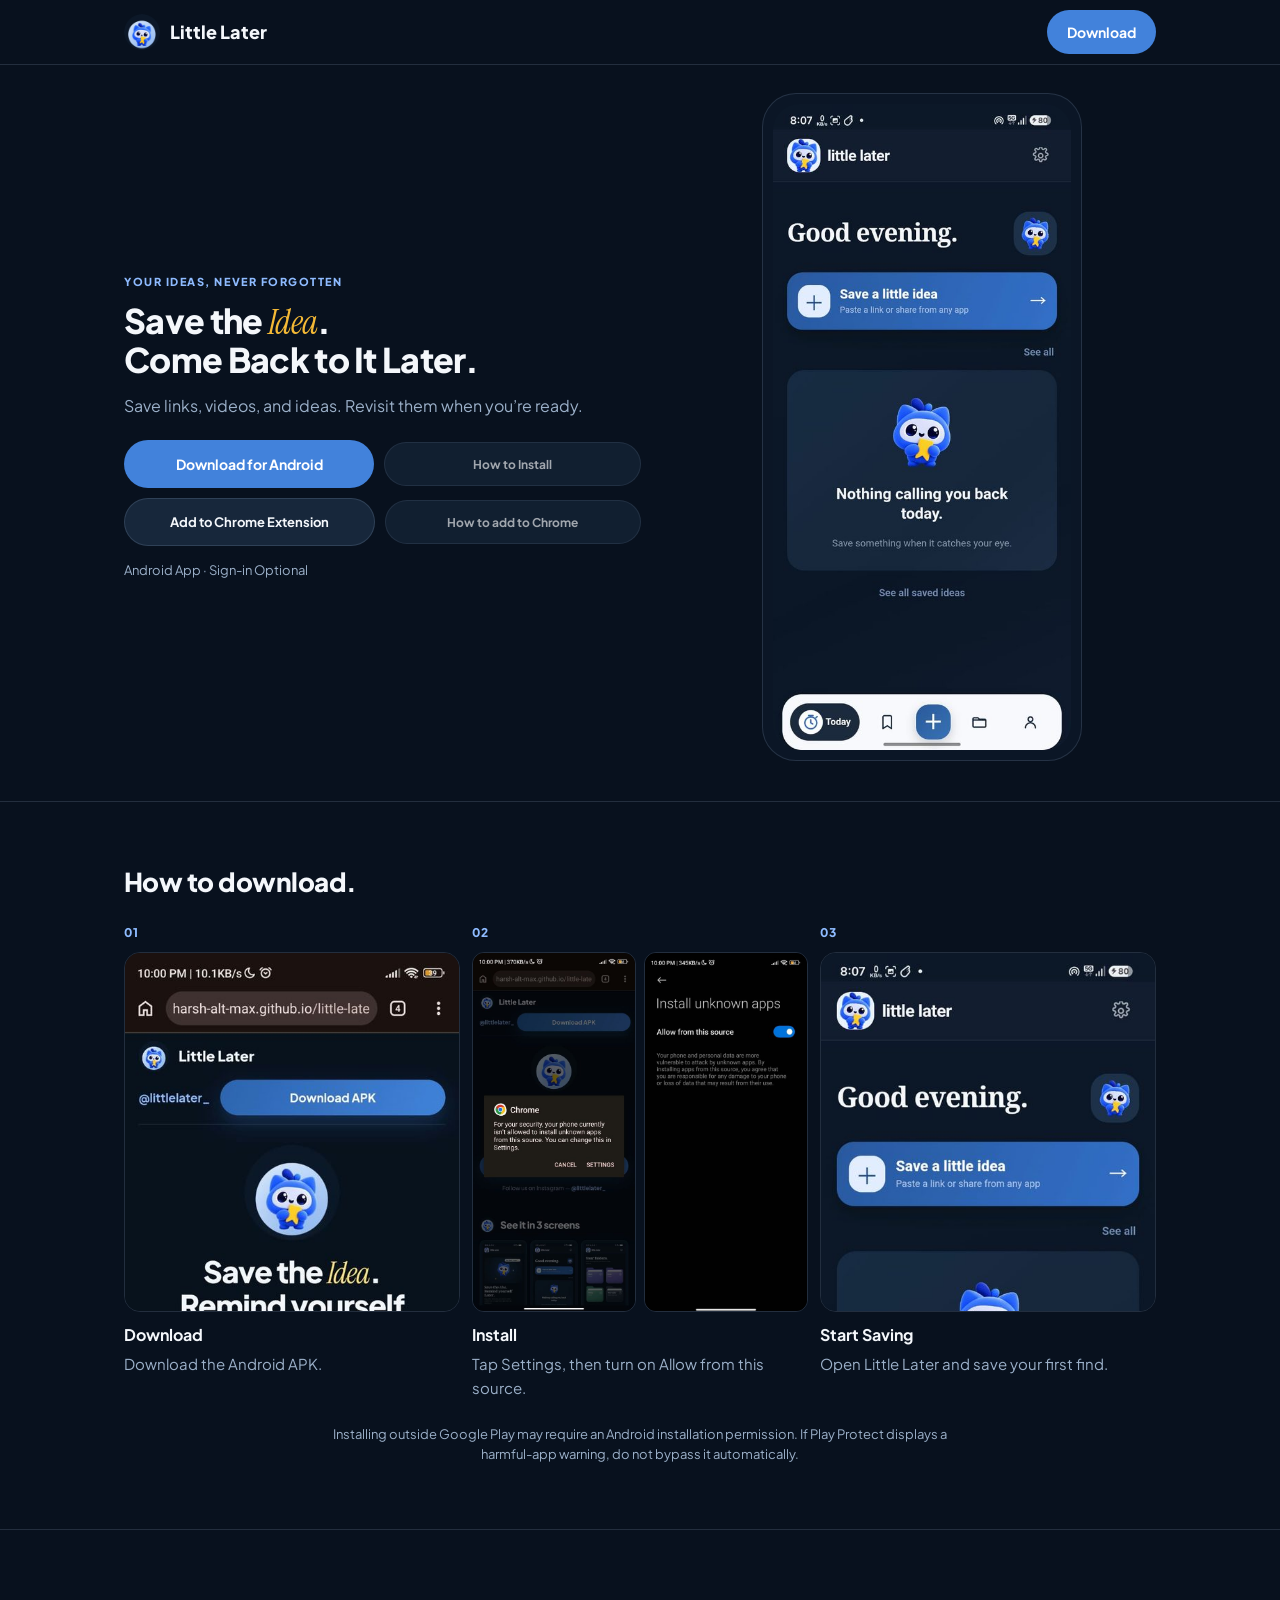
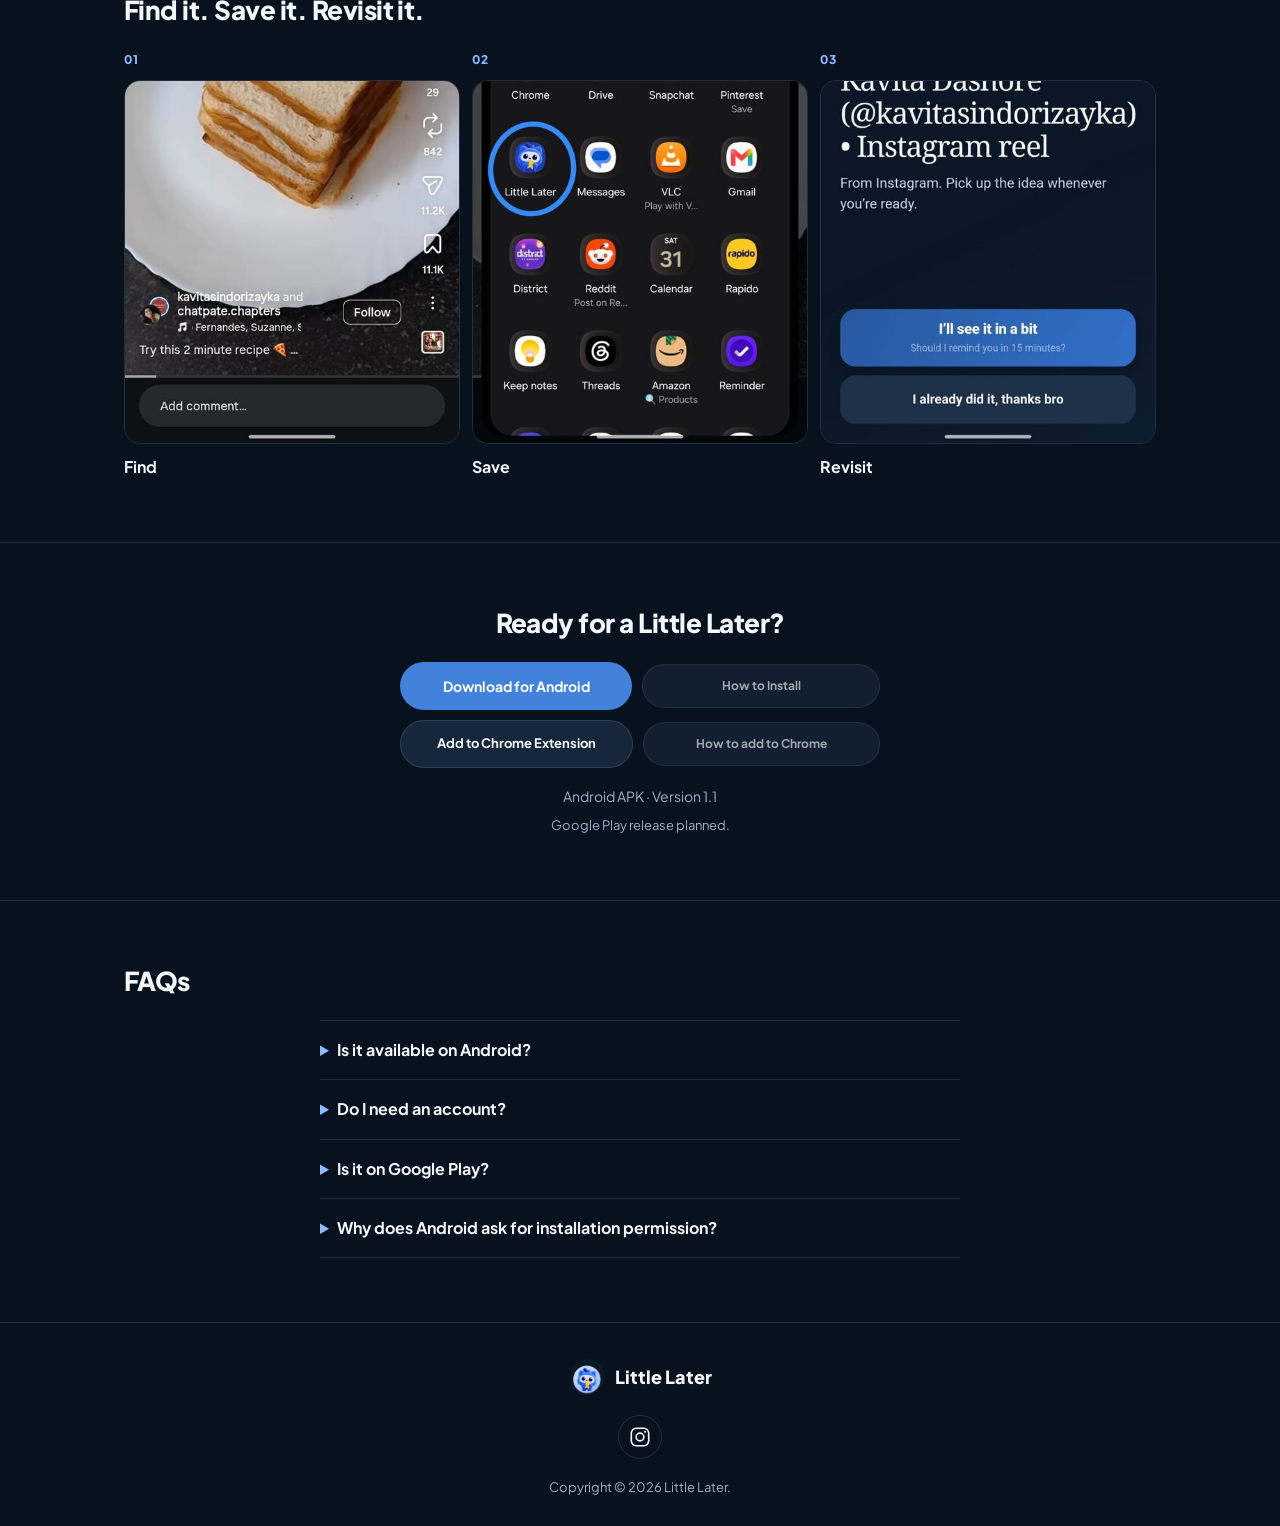
==== commit 9fd163ac: "Make install pills visibly smaller than buttons" ====
--- a/index.html
+++ b/index.html
@@ -62,10 +62,10 @@
 .hero-sub{font-size:16px;line-height:1.6;color:var(--ink2);margin:0}
 .hero-cta{margin-top:22px;display:flex;flex-direction:column;gap:10px;align-items:center}
 .hero-cta .cta-row{width:100%;max-width:340px}
-.cta-row{display:flex;gap:10px;align-items:stretch}
+.cta-row{display:flex;gap:10px;align-items:center}
 .cta-row .btn{flex:1 1 0;min-width:0;padding:13px 8px;font-size:14px;line-height:1.3}
 .cta-row .btn-secondary{font-size:13px}
-.cta-row .capsule-small{flex:1 1 0;min-width:0;padding:10px 8px;font-size:13px;opacity:.72}
+.cta-row .capsule-small{flex:1 1 0;min-width:0;padding:8px 10px;font-size:12px;opacity:.65}
 .cta-row .capsule-small:hover,.cta-row .capsule-small:focus-visible{opacity:1}
 .hero-note{color:var(--ink2);font-size:13px;margin:14px 0 0}
 .phone{background:var(--phone);border:1px solid var(--border);border-radius:34px;padding:10px;max-width:280px;margin:28px auto 0;animation:floaty 6s ease-in-out infinite}
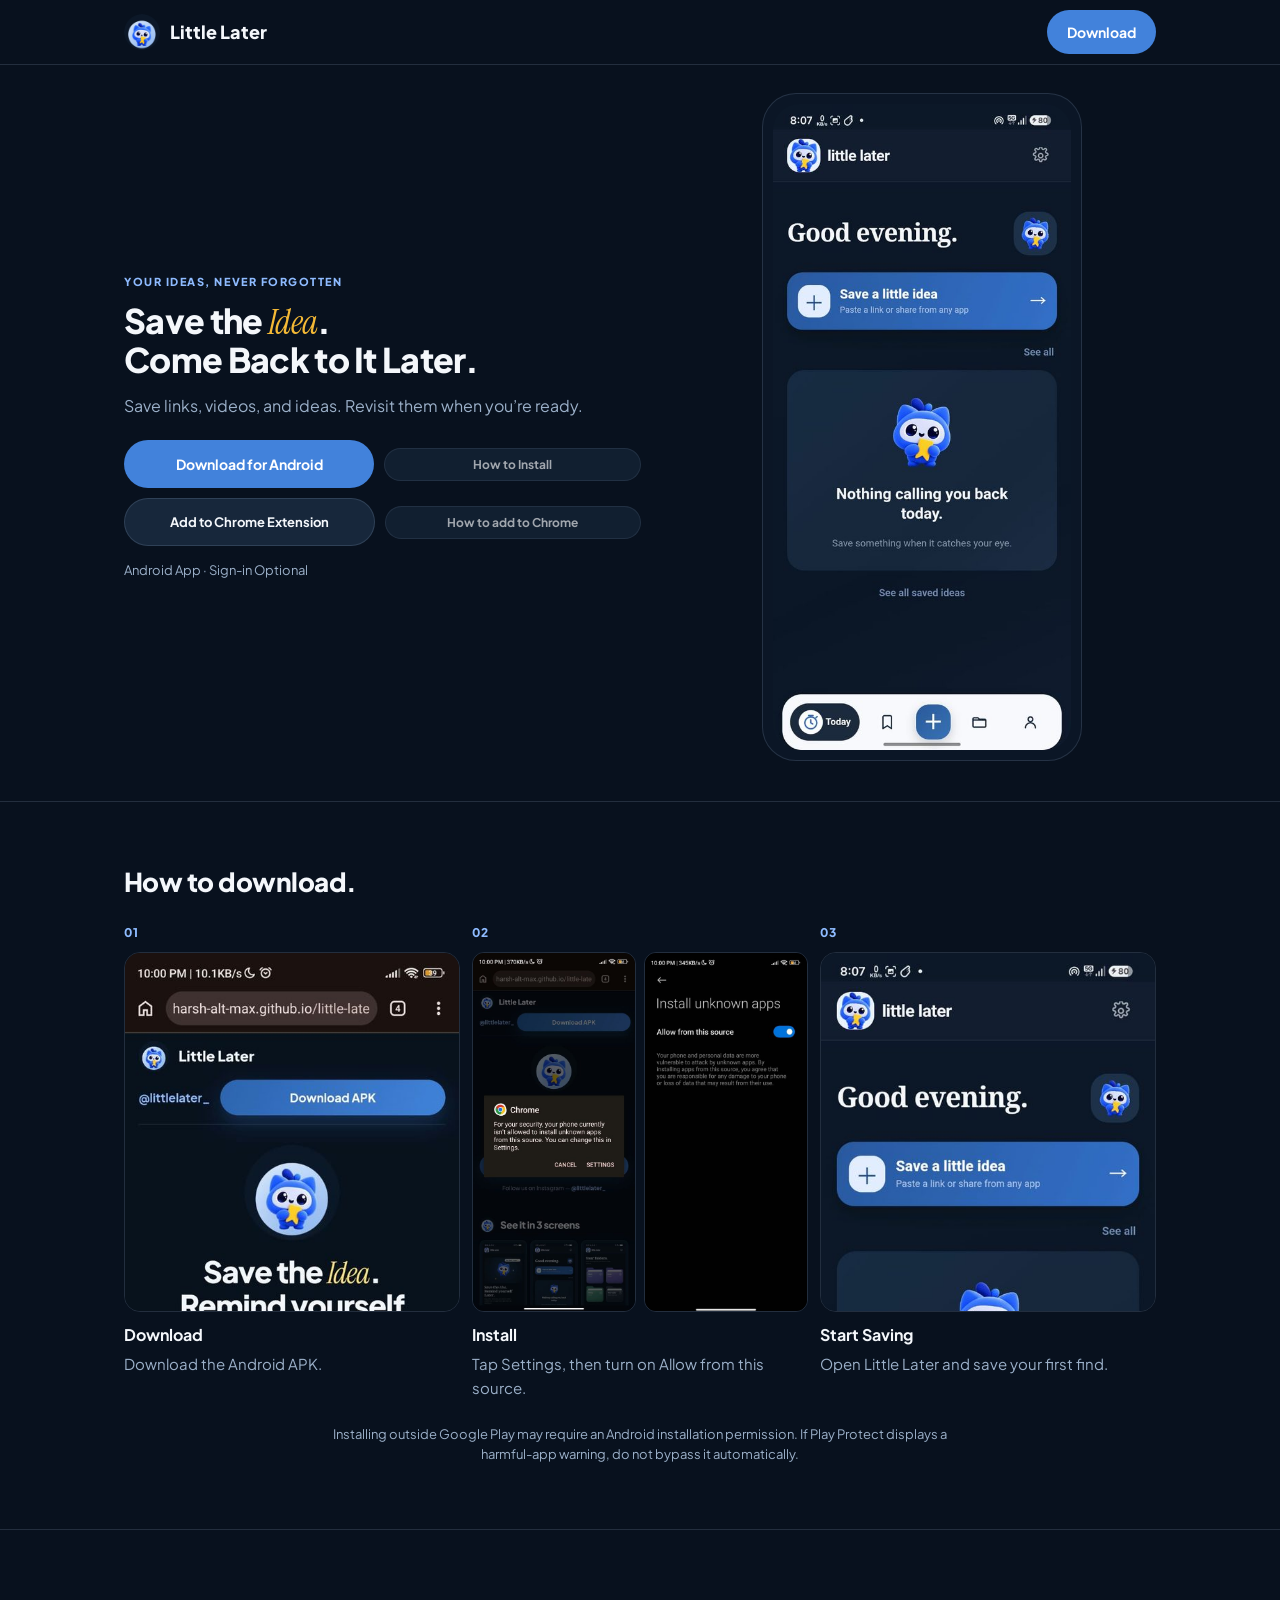
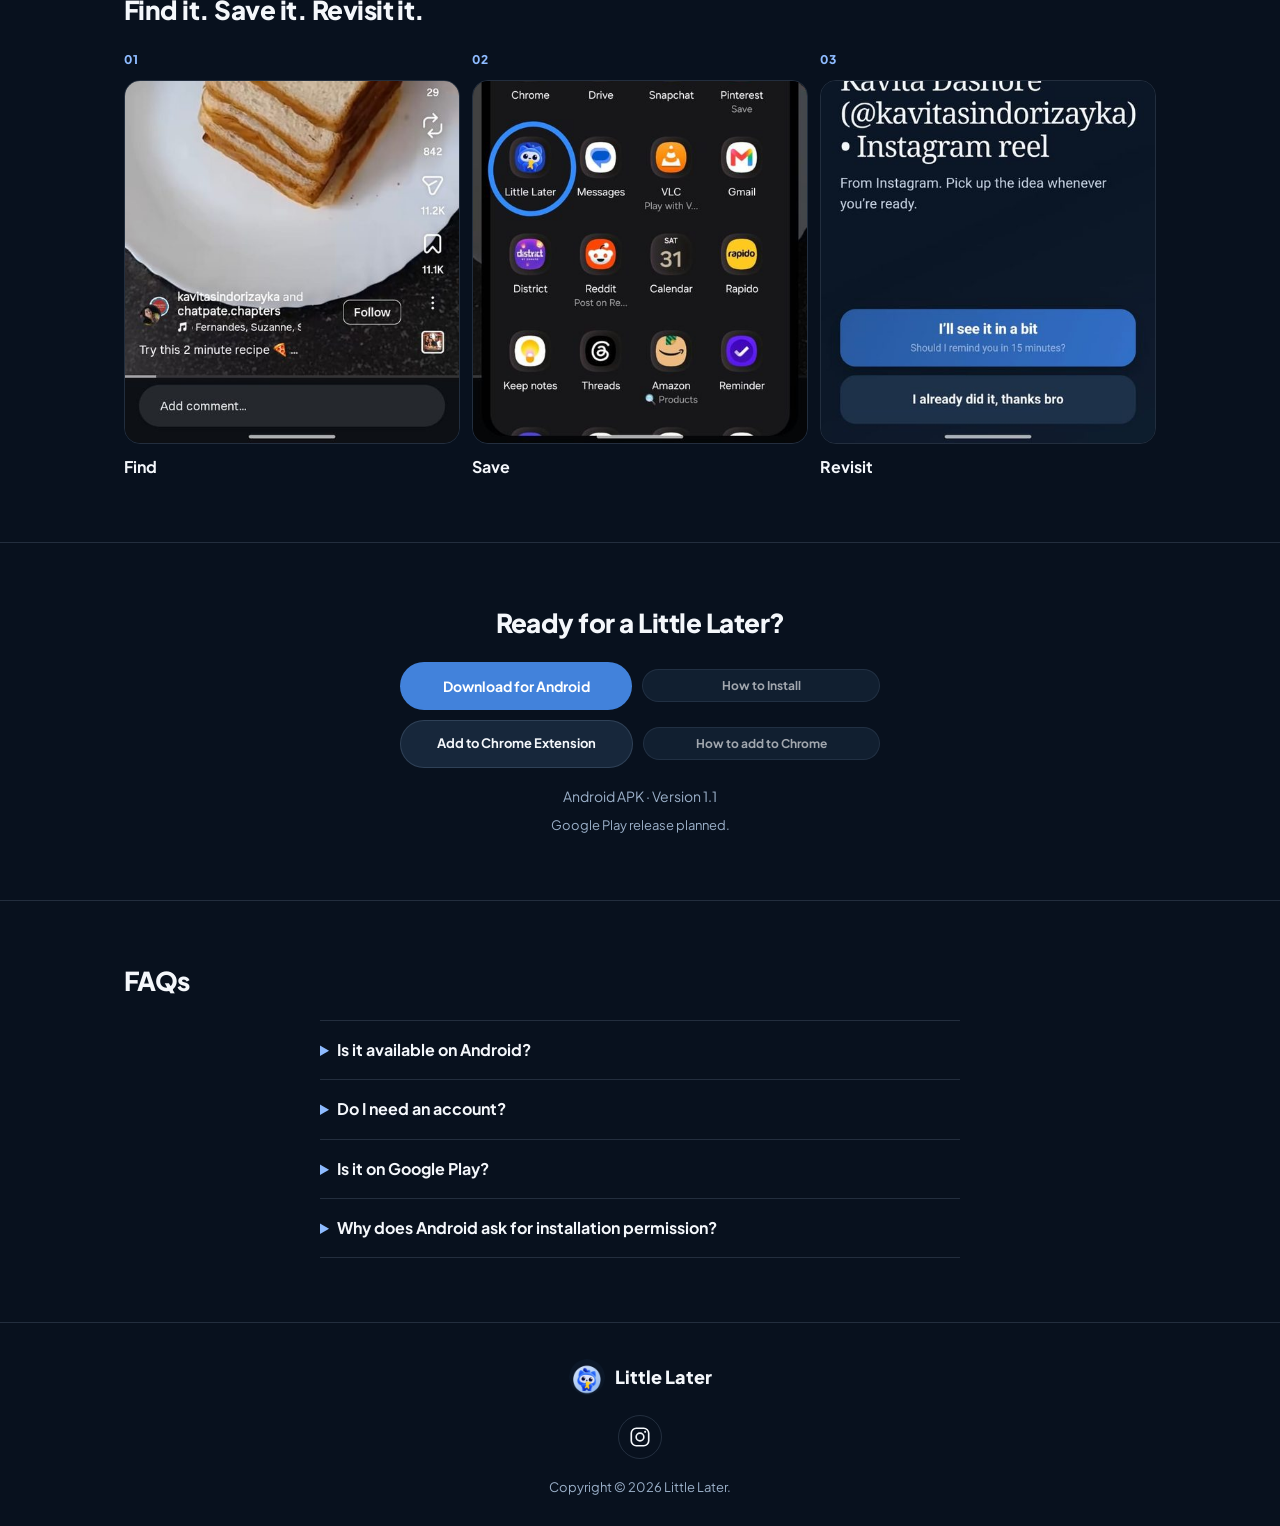
==== commit cd2fbf45: "Pills: drop minimum height so they render smaller" ====
--- a/index.html
+++ b/index.html
@@ -65,7 +65,7 @@
 .cta-row{display:flex;gap:10px;align-items:center}
 .cta-row .btn{flex:1 1 0;min-width:0;padding:13px 8px;font-size:14px;line-height:1.3}
 .cta-row .btn-secondary{font-size:13px}
-.cta-row .capsule-small{flex:1 1 0;min-width:0;padding:8px 10px;font-size:12px;opacity:.65}
+.cta-row .capsule-small{flex:1 1 0;min-width:0;min-height:0;padding:8px 10px;font-size:12px;opacity:.65}
 .cta-row .capsule-small:hover,.cta-row .capsule-small:focus-visible{opacity:1}
 .hero-note{color:var(--ink2);font-size:13px;margin:14px 0 0}
 .phone{background:var(--phone);border:1px solid var(--border);border-radius:34px;padding:10px;max-width:280px;margin:28px auto 0;animation:floaty 6s ease-in-out infinite}
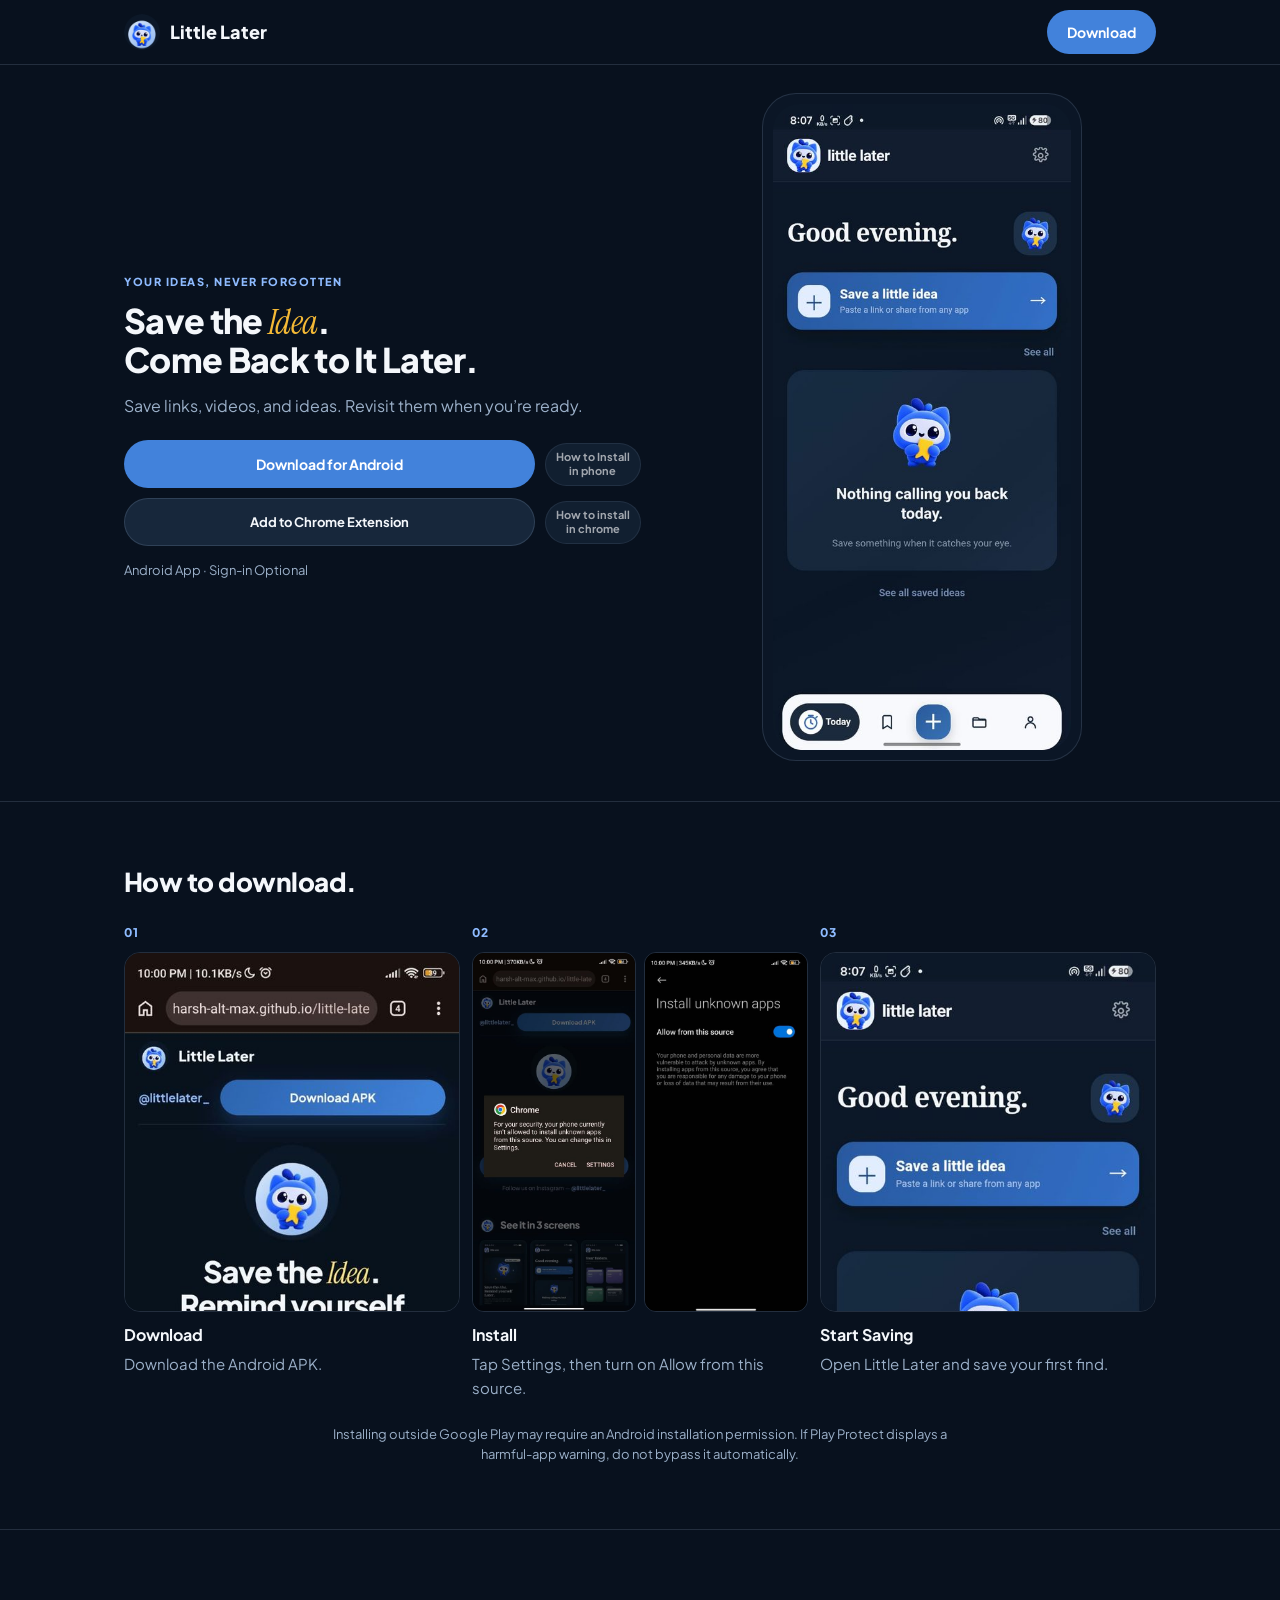
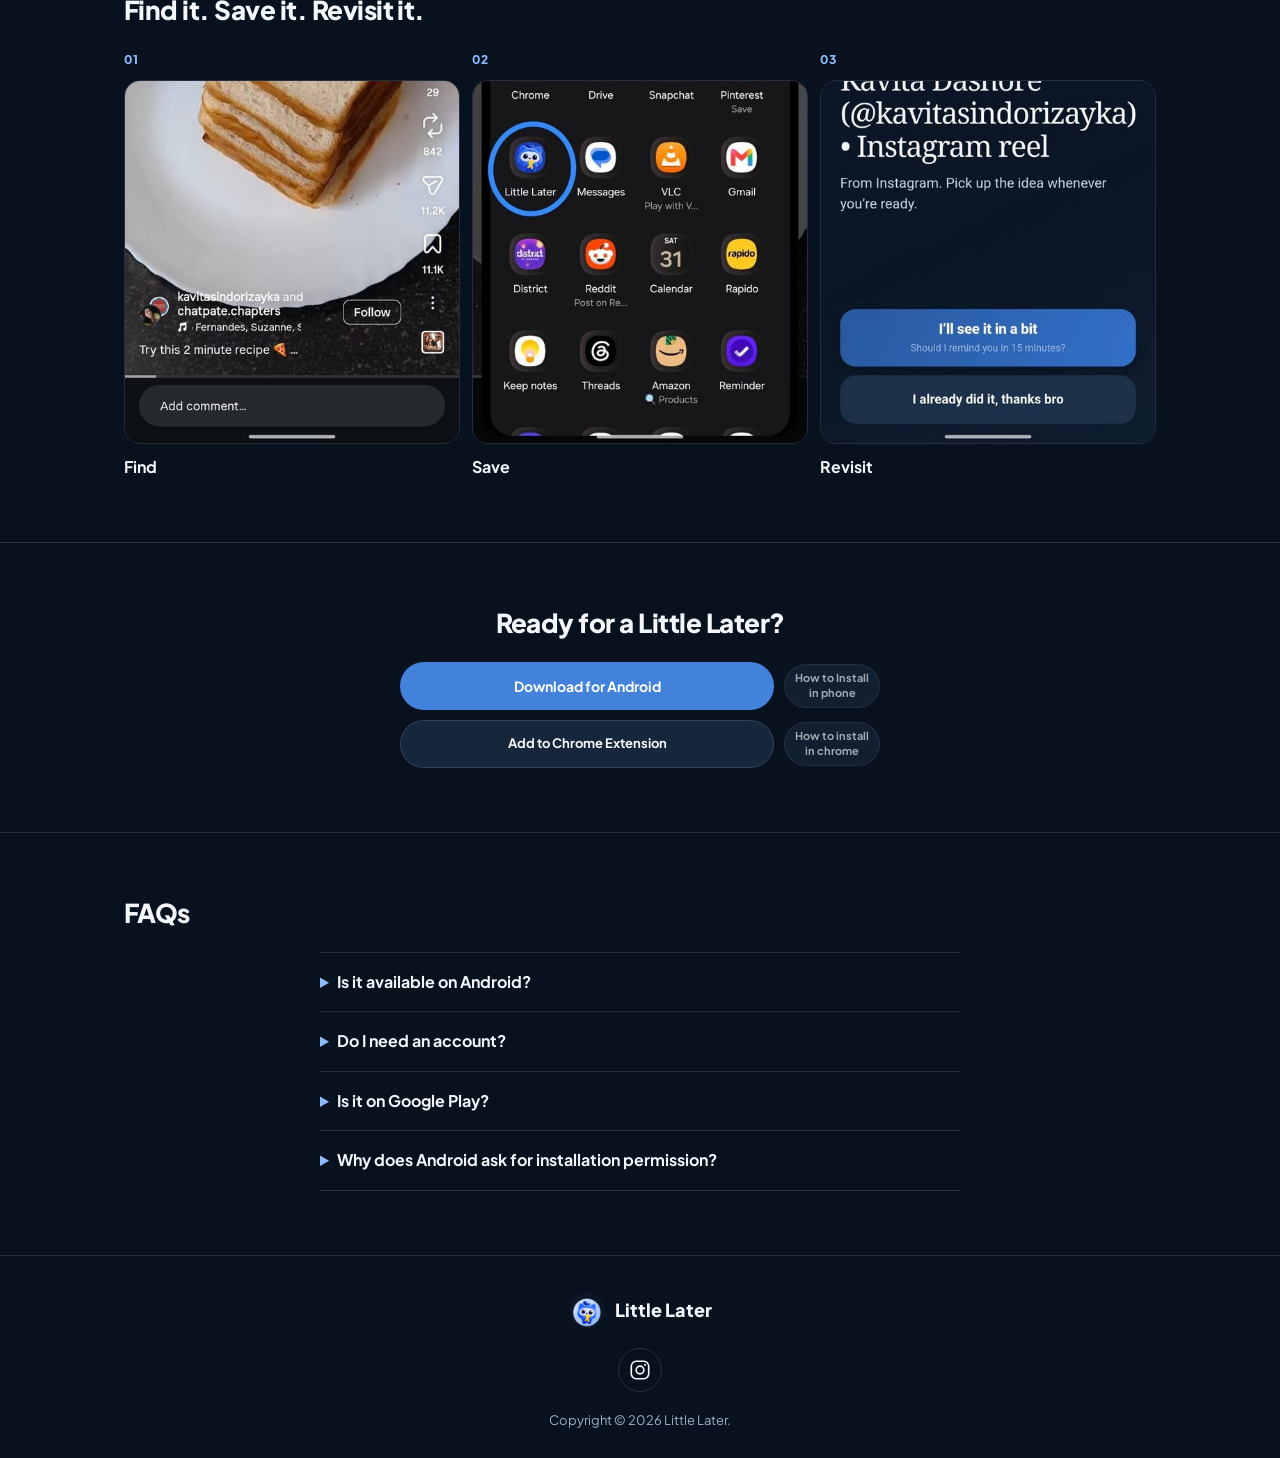
==== commit 9d3d4604: "Compact two-line install pills, remove version lines" ====
--- a/index.html
+++ b/index.html
@@ -61,11 +61,11 @@
 .hero .eyebrow{text-align:center}
 .hero-sub{font-size:16px;line-height:1.6;color:var(--ink2);margin:0}
 .hero-cta{margin-top:22px;display:flex;flex-direction:column;gap:10px;align-items:center}
-.hero-cta .cta-row{width:100%;max-width:340px}
+.hero-cta .cta-row{width:100%;max-width:350px}
 .cta-row{display:flex;gap:10px;align-items:center}
 .cta-row .btn{flex:1 1 0;min-width:0;padding:13px 8px;font-size:14px;line-height:1.3}
 .cta-row .btn-secondary{font-size:13px}
-.cta-row .capsule-small{flex:1 1 0;min-width:0;min-height:0;padding:8px 10px;font-size:12px;opacity:.65}
+.cta-row .capsule-small{flex:0 0 auto;min-width:0;min-height:0;padding:6px 10px;font-size:11px;line-height:1.35;text-align:center;opacity:.65}
 .cta-row .capsule-small:hover,.cta-row .capsule-small:focus-visible{opacity:1}
 .hero-note{color:var(--ink2);font-size:13px;margin:14px 0 0}
 .phone{background:var(--phone);border:1px solid var(--border);border-radius:34px;padding:10px;max-width:280px;margin:28px auto 0;animation:floaty 6s ease-in-out infinite}
@@ -92,7 +92,7 @@
 .capsule:hover{border-color:var(--glow);text-decoration:none}
 .download{text-align:center}
 .download .btn{width:100%}
-.download .cta-row{max-width:340px;margin:0 auto}
+.download .cta-row{max-width:350px;margin:0 auto}
 .download .cta-row + .cta-row{margin-top:10px}
 .chrome-modal{background:var(--phone);color:var(--ink);border:1px solid var(--border);border-radius:20px;padding:0;max-width:560px;width:calc(100vw - 40px);max-height:85vh;overflow:auto}
 .chrome-modal::backdrop{background:rgba(0,0,0,.72)}
@@ -162,7 +162,7 @@
 <p class="eyebrow">Your ideas, never forgotten</p>
 <h1 id="hero-heading">Save the <em>Idea</em>.<br>Come Back to It Later.</h1>
 <p class="hero-sub">Save links, videos, and ideas. Revisit them when you&rsquo;re ready.</p>
-<div class="hero-cta"><div class="cta-row"><a class="btn btn-primary" href="https://github.com/Harsh-alt-max/little-later/releases/download/v1.1/Little-Later-release-1.1.apk">Download for Android</a><a class="capsule capsule-small" href="#install">How to Install</a></div><div class="cta-row"><a class="btn btn-secondary" href="https://harsh-alt-max.github.io/little-later/Little-Later-Chrome-Extension.zip" download>Add to Chrome Extension</a><a class="capsule capsule-small" href="#chrome-modal" data-open-chrome>How to add to Chrome</a></div></div>
+<div class="hero-cta"><div class="cta-row"><a class="btn btn-primary" href="https://github.com/Harsh-alt-max/little-later/releases/download/v1.1/Little-Later-release-1.1.apk">Download for Android</a><a class="capsule capsule-small" href="#install">How to Install<br>in phone</a></div><div class="cta-row"><a class="btn btn-secondary" href="https://harsh-alt-max.github.io/little-later/Little-Later-Chrome-Extension.zip" download>Add to Chrome Extension</a><a class="capsule capsule-small" href="#chrome-modal" data-open-chrome>How to install<br>in chrome</a></div></div>
 <p class="hero-note">Android App &middot; Sign-in Optional</p>
 </div>
 <div class="phone"><img src="images/home.jpg" alt="Little Later home screen showing saved ideas and folders" width="480" height="1040"></div>
@@ -197,10 +197,8 @@
 <section id="download" aria-labelledby="download-heading">
 <div class="wrap download">
 <h2 id="download-heading">Ready for a Little Later?</h2>
-<div class="cta-row"><a class="btn btn-primary" href="https://github.com/Harsh-alt-max/little-later/releases/download/v1.1/Little-Later-release-1.1.apk">Download for Android</a><a class="capsule capsule-small" href="#install">How to Install</a></div>
-<div class="cta-row"><a class="btn btn-secondary" href="https://harsh-alt-max.github.io/little-later/Little-Later-Chrome-Extension.zip" download>Add to Chrome Extension</a><a class="capsule capsule-small" href="#chrome-modal" data-open-chrome>How to add to Chrome</a></div>
-<p class="download-info">Android APK &middot; Version 1.1</p>
-<p class="download-note">Google Play release planned.</p>
+<div class="cta-row"><a class="btn btn-primary" href="https://github.com/Harsh-alt-max/little-later/releases/download/v1.1/Little-Later-release-1.1.apk">Download for Android</a><a class="capsule capsule-small" href="#install">How to Install<br>in phone</a></div>
+<div class="cta-row"><a class="btn btn-secondary" href="https://harsh-alt-max.github.io/little-later/Little-Later-Chrome-Extension.zip" download>Add to Chrome Extension</a><a class="capsule capsule-small" href="#chrome-modal" data-open-chrome>How to install<br>in chrome</a></div>
 </div>
 </section>
 
